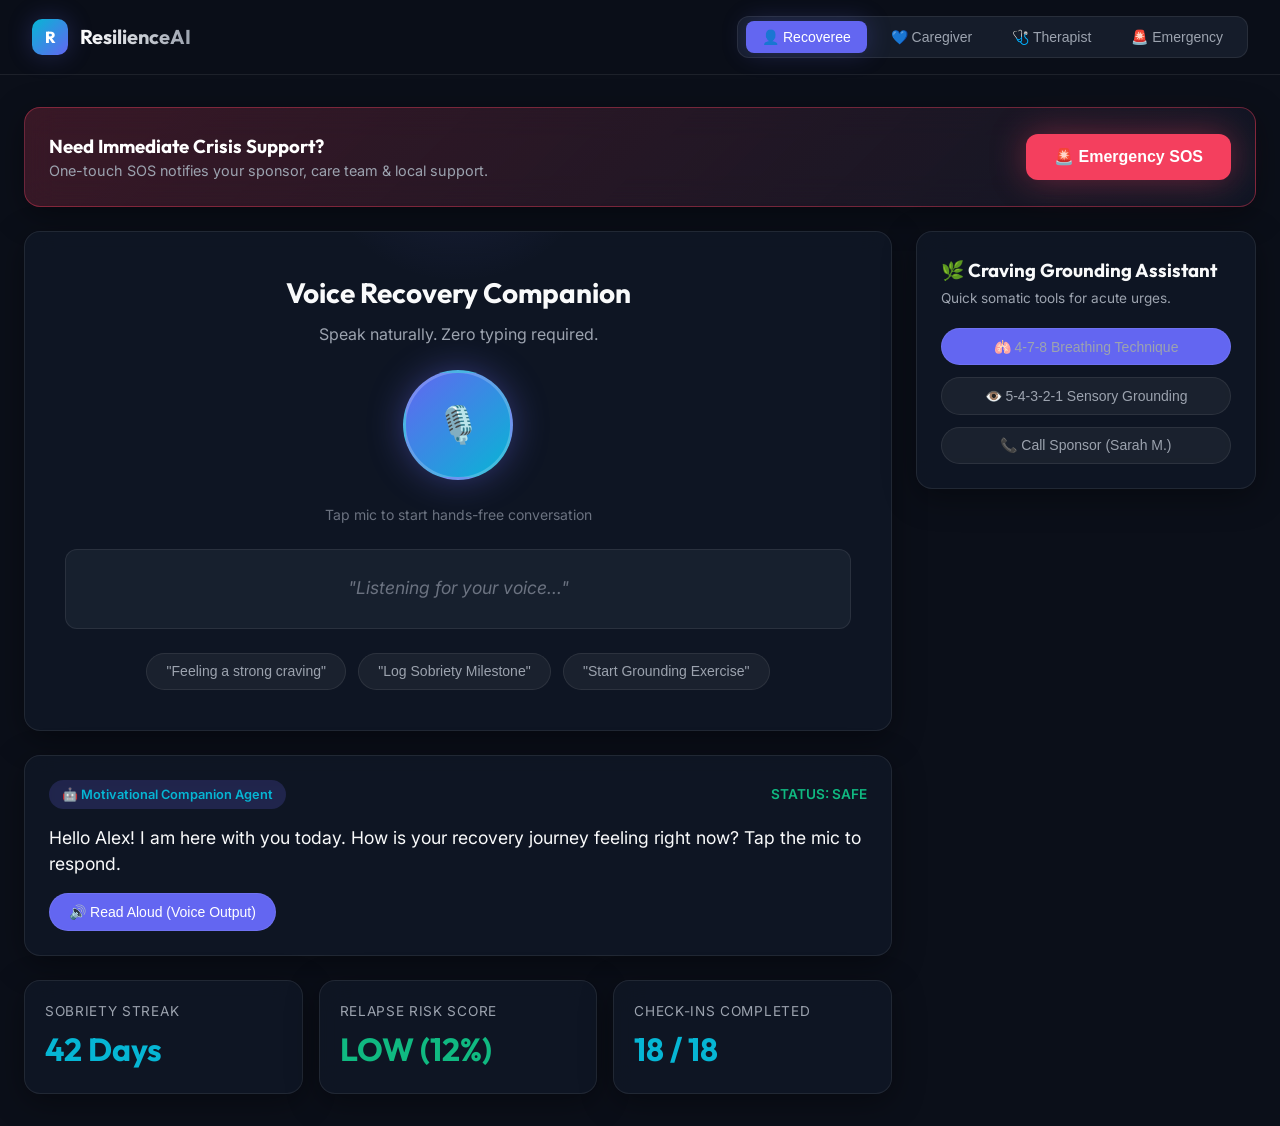
==== index.html @ 96627d74 "Add production-grade multi-modal GenAI recovery platform (ResilienceAI) with docs, FastAPI backend, " ====
<!DOCTYPE html>
<html lang="en">
<head>
  <meta charset="UTF-8">
  <meta name="viewport" content="width=device-width, initial-scale=1.0">
  <title>ResilienceAI - Multi-Modal GenAI Recovery & Crisis Platform</title>
  <meta name="description" content="Voice-first, zero-typing recovery and prevention companion powered by multi-agent AI.">
  <link rel="stylesheet" href="src/styles/theme.css">
</head>
<body>

  <!-- Navigation Bar -->
  <header class="navbar">
    <div class="brand">
      <div class="brand-icon">R</div>
      <span class="brand-title">ResilienceAI</span>
    </div>

    <!-- Multi-Persona Selector -->
    <div class="persona-selector">
      <button class="persona-btn active" onclick="switchPersona('patient')">👤 Recoveree</button>
      <button class="persona-btn" onclick="switchPersona('caregiver')">💙 Caregiver</button>
      <button class="persona-btn" onclick="switchPersona('therapist')">🩺 Therapist</button>
      <button class="persona-btn" onclick="switchPersona('emergency')">🚨 Emergency</button>
    </div>
  </header>

  <main class="container">

    <!-- Emergency SOS Top Banner -->
    <div class="sos-banner glass-panel">
      <div>
        <h3 style="font-family: var(--font-heading); color: #fff;">Need Immediate Crisis Support?</h3>
        <p style="color: var(--text-muted); font-size: 0.9rem;">One-touch SOS notifies your sponsor, care team & local support.</p>
      </div>
      <button class="sos-btn" id="sosTriggerBtn" onclick="triggerSOS()">🚨 Emergency SOS</button>
    </div>

    <!-- Main Grid Content -->
    <div class="main-grid">

      <!-- Left Column: Voice Assistant & Primary View -->
      <section id="patientView">
        <div class="hero-voice-card glass-panel">
          <h2 style="font-family: var(--font-heading); font-size: 1.75rem;">Voice Recovery Companion</h2>
          <p style="color: var(--text-muted); margin-top: 0.5rem;">Speak naturally. Zero typing required.</p>

          <!-- Voice Mic Button -->
          <button class="pulse-mic-btn" id="micBtn" onclick="toggleVoiceRecording()" title="Tap to speak">
            🎙️
          </button>
          <p id="micStatusText" style="color: var(--text-dim); font-size: 0.875rem;">Tap mic to start hands-free conversation</p>

          <!-- Real-Time Voice Transcript -->
          <div class="transcript-display" id="transcriptDisplay">
            <span style="color: var(--text-dim); font-style: italic;">"Listening for your voice..."</span>
          </div>

          <!-- Quick Action Speech Chips -->
          <div class="quick-chips">
            <button class="chip" onclick="simulateSpeech('I had a hard day at work and feel an urge')">"Feeling a strong craving"</button>
            <button class="chip" onclick="simulateSpeech('I completed 40 days sober today!')">"Log Sobriety Milestone"</button>
            <button class="chip" onclick="simulateSpeech('Can you guide me through breathing?')">"Start Grounding Exercise"</button>
          </div>
        </div>

        <!-- Multi-Agent AI Response Card -->
        <div class="glass-panel" style="padding: 1.5rem; margin-top: 1.5rem;" id="aiResponseCard">
          <div style="display: flex; justify-content: space-between; align-items: center;">
            <span id="agentBadge" style="background: rgba(99, 102, 241, 0.2); color: var(--accent-cyan); padding: 0.3rem 0.8rem; border-radius: 20px; font-size: 0.8rem; font-weight: 600;">
              🤖 Motivational Companion Agent
            </span>
            <span id="urgencyBadge" style="color: var(--accent-emerald); font-size: 0.85rem; font-weight: 600;">STATUS: SAFE</span>
          </div>

          <p id="aiResponseText" style="font-size: 1.1rem; margin-top: 1rem; color: var(--text-main);">
            Hello Alex! I am here with you today. How is your recovery journey feeling right now? Tap the mic to respond.
          </p>

          <button id="ttsPlayBtn" class="chip" style="margin-top: 1rem; background: var(--accent-primary); color: white;" onclick="speakAIResponse()">
            🔊 Read Aloud (Voice Output)
          </button>
        </div>

        <!-- Metrics Row -->
        <div class="metrics-row">
          <div class="metric-card glass-panel">
            <div class="metric-label">Sobriety Streak</div>
            <div class="metric-value">42 Days</div>
          </div>
          <div class="metric-card glass-panel">
            <div class="metric-label">Relapse Risk Score</div>
            <div class="metric-value" style="color: var(--accent-emerald);">LOW (12%)</div>
          </div>
          <div class="metric-card glass-panel">
            <div class="metric-label">Check-ins Completed</div>
            <div class="metric-value">18 / 18</div>
          </div>
        </div>
      </section>

      <!-- Alternate Persona Views (Hidden by default) -->
      <section id="caregiverView" style="display: none;" class="glass-panel" style="padding: 1.5rem;">
        <h2 style="font-family: var(--font-heading);">💙 Caregiver & Sponsor Portal</h2>
        <p style="color: var(--text-muted); font-size: 0.9rem; margin-bottom: 1rem;">Real-time recovery telemetry for Alex R.</p>
        <div style="background: var(--bg-card); padding: 1rem; border-radius: 12px; margin-bottom: 1rem;">
          <strong>Alert: Elevated Fatigue Detected</strong>
          <p style="font-size: 0.85rem; color: var(--text-muted);">Timestamp: Today, 8:30 AM</p>
        </div>
        <div style="background: var(--bg-card); padding: 1rem; border-radius: 12px;">
          <strong>Milestone: 40 Days Sober!</strong>
          <p style="font-size: 0.85rem; color: var(--text-muted);">Timestamp: Yesterday</p>
        </div>
      </section>

      <section id="therapistView" style="display: none;" class="glass-panel" style="padding: 1.5rem;">
        <h2 style="font-family: var(--font-heading);">🩺 Clinical Analytics Portal</h2>
        <p style="color: var(--text-muted); font-size: 0.9rem; margin-bottom: 1rem;">Aggregate Patient Relapse Probability & Mood Trajectory</p>
        <div class="metric-card glass-panel" style="margin-bottom: 1rem;">
          <div class="metric-label">Patient Adherence Rate</div>
          <div class="metric-value">94.2%</div>
        </div>
        <div class="metric-card glass-panel">
          <div class="metric-label">Weekly Mood Trajectory</div>
          <div class="metric-value" style="color: var(--accent-emerald);">POSITIVE (+1.4)</div>
        </div>
      </section>

      <section id="emergencyView" style="display: none;" class="glass-panel" style="padding: 1.5rem;">
        <h2 style="font-family: var(--font-heading); color: var(--accent-rose);">🚨 Emergency Dispatch Center</h2>
        <p style="color: var(--text-muted); font-size: 0.9rem; margin-bottom: 1rem;">GPS Location Telemetry & Rapid Response Dispatcher</p>
        <div style="background: rgba(244, 63, 94, 0.1); border: 1px solid var(--accent-rose); padding: 1rem; border-radius: 12px;">
          <strong>Active SOS Standby:</strong> No active crisis dispatch requests at this moment.
        </div>
      </section>

      <!-- Right Column: Craving & Grounding Assistant -->
      <aside>
        <div class="glass-panel" style="padding: 1.5rem;">
          <h3 style="font-family: var(--font-heading);">🌿 Craving Grounding Assistant</h3>
          <p style="color: var(--text-muted); font-size: 0.85rem; margin-top: 0.25rem;">Quick somatic tools for acute urges.</p>

          <div style="margin-top: 1.25rem;">
            <button class="chip" style="width: 100%; text-align: center; margin-bottom: 0.75rem; background: var(--accent-primary);" onclick="openBreathingModal()">
              🫁 4-7-8 Breathing Technique
            </button>
            <button class="chip" style="width: 100%; text-align: center; margin-bottom: 0.75rem;" onclick="simulateSpeech('I want to do a 5-4-3-2-1 sensory scan')">
              👁️ 5-4-3-2-1 Sensory Grounding
            </button>
            <button class="chip" style="width: 100%; text-align: center;" onclick="simulateSpeech('Can you connect me to my sponsor?')">
              📞 Call Sponsor (Sarah M.)
            </button>
          </div>
        </div>
      </aside>
    </div>
  </main>

  <!-- Interactive Somatic Breathing Modal -->
  <div class="modal-overlay" id="breathingModal">
    <div style="text-align: center; width: 90%; max-width: 450px;" class="glass-panel" style="padding: 2.5rem;">
      <h2 style="font-family: var(--font-heading);">Deep Somatic Breathing</h2>
      <p style="color: var(--text-muted); margin-top: 0.5rem;">Follow the expanding & contracting circle.</p>

      <div class="breathing-circle" id="breathePhase">Inhale...</div>

      <button class="chip" style="background: var(--accent-rose); color: white; padding: 0.75rem 1.5rem;" onclick="closeBreathingModal()">
        Close Exercise
      </button>
    </div>
  </div>

  <script src="src/app.js"></script>
</body>
</html>
---- src/styles/theme.css ----
@import url('https://fonts.googleapis.com/css2?family=Inter:wght@300;400;500;600;700&family=Outfit:wght@400;500;600;700;800&display=swap');

:root {
  --bg-primary: #0b0f19;
  --bg-secondary: #111827;
  --bg-glass: rgba(17, 24, 39, 0.75);
  --bg-card: rgba(31, 41, 55, 0.6);
  --border-glass: rgba(255, 255, 255, 0.08);
  --border-glow: rgba(99, 102, 241, 0.3);
  
  --accent-primary: #6366f1;
  --accent-primary-hover: #4f46e5;
  --accent-cyan: #06b6d4;
  --accent-emerald: #10b981;
  --accent-rose: #f43f5e;
  --accent-amber: #f59e0b;

  --text-main: #f9fafb;
  --text-muted: #9ca3af;
  --text-dim: #6b7280;

  --font-heading: 'Outfit', sans-serif;
  --font-body: 'Inter', sans-serif;
  
  --shadow-glow: 0 0 25px rgba(99, 102, 241, 0.25);
  --shadow-sos: 0 0 35px rgba(244, 63, 94, 0.4);
}

* {
  box-sizing: border-box;
  margin: 0;
  padding: 0;
}

body {
  background-color: var(--bg-primary);
  color: var(--text-main);
  font-family: var(--font-body);
  min-height: 100vh;
  overflow-x: hidden;
  line-height: 1.5;
}

/* Glassmorphism containers */
.glass-panel {
  background: var(--bg-glass);
  backdrop-filter: blur(16px);
  -webkit-backdrop-filter: blur(16px);
  border: 1px solid var(--border-glass);
  border-radius: 16px;
  box-shadow: 0 8px 32px 0 rgba(0, 0, 0, 0.37);
}

/* Header Navbar */
.navbar {
  display: flex;
  justify-content: space-between;
  align-items: center;
  padding: 1rem 2rem;
  border-bottom: 1px solid var(--border-glass);
  position: sticky;
  top: 0;
  z-index: 100;
  background: rgba(11, 15, 25, 0.85);
  backdrop-filter: blur(12px);
}

.brand {
  display: flex;
  align-items: center;
  gap: 0.75rem;
}

.brand-icon {
  width: 36px;
  height: 36px;
  background: linear-gradient(135deg, var(--accent-cyan), var(--accent-primary));
  border-radius: 10px;
  display: flex;
  align-items: center;
  justify-content: center;
  font-weight: 800;
  font-family: var(--font-heading);
  color: #fff;
  box-shadow: var(--shadow-glow);
}

.brand-title {
  font-family: var(--font-heading);
  font-size: 1.25rem;
  font-weight: 700;
  background: linear-gradient(to right, #fff, var(--text-muted));
  -webkit-background-clip: text;
  -webkit-text-fill-color: transparent;
}

.persona-selector {
  display: flex;
  align-items: center;
  gap: 0.5rem;
  background: var(--bg-card);
  padding: 0.25rem 0.5rem;
  border-radius: 12px;
  border: 1px solid var(--border-glass);
}

.persona-btn {
  background: transparent;
  border: none;
  color: var(--text-muted);
  padding: 0.5rem 1rem;
  border-radius: 8px;
  font-size: 0.875rem;
  font-weight: 500;
  cursor: pointer;
  transition: all 0.2s ease;
}

.persona-btn.active {
  background: var(--accent-primary);
  color: #fff;
  box-shadow: var(--shadow-glow);
}

/* Layout Grid */
.container {
  max-width: 1280px;
  margin: 2rem auto;
  padding: 0 1.5rem;
}

.main-grid {
  display: grid;
  grid-template-columns: 1fr 340px;
  gap: 1.5rem;
}

@media (max-width: 968px) {
  .main-grid {
    grid-template-columns: 1fr;
  }
}

/* Hero Voice Controller Section */
.hero-voice-card {
  padding: 2.5rem;
  text-align: center;
  position: relative;
  overflow: hidden;
}

.hero-voice-card::before {
  content: '';
  position: absolute;
  top: -50%;
  left: 50%;
  transform: translateX(-50%);
  width: 300px;
  height: 300px;
  background: radial-gradient(circle, rgba(99, 102, 241, 0.15) 0%, transparent 70%);
  pointer-events: none;
}

.pulse-mic-btn {
  width: 110px;
  height: 110px;
  border-radius: 50%;
  background: linear-gradient(135deg, var(--accent-primary), var(--accent-cyan));
  border: 3px solid rgba(255, 255, 255, 0.2);
  color: white;
  font-size: 2.25rem;
  display: flex;
  align-items: center;
  justify-content: center;
  margin: 1.5rem auto;
  cursor: pointer;
  box-shadow: 0 0 35px rgba(99, 102, 241, 0.4);
  transition: all 0.3s cubic-bezier(0.4, 0, 0.2, 1);
}

.pulse-mic-btn:hover {
  transform: scale(1.06);
  box-shadow: 0 0 50px rgba(99, 102, 241, 0.7);
}

.pulse-mic-btn.listening {
  animation: pulse-ring 1.5s infinite;
  background: linear-gradient(135deg, var(--accent-rose), var(--accent-amber));
  box-shadow: var(--shadow-sos);
}

@keyframes pulse-ring {
  0% {
    box-shadow: 0 0 0 0 rgba(244, 63, 94, 0.6);
  }
  70% {
    box-shadow: 0 0 0 25px rgba(244, 63, 94, 0);
  }
  100% {
    box-shadow: 0 0 0 0 rgba(244, 63, 94, 0);
  }
}

.transcript-display {
  background: var(--bg-card);
  border: 1px solid var(--border-glass);
  padding: 1.25rem;
  border-radius: 12px;
  min-height: 80px;
  font-size: 1.1rem;
  color: var(--text-main);
  margin-top: 1.5rem;
  display: flex;
  align-items: center;
  justify-content: center;
}

/* Quick Action Chips */
.quick-chips {
  display: flex;
  gap: 0.75rem;
  justify-content: center;
  flex-wrap: wrap;
  margin-top: 1.5rem;
}

.chip {
  background: rgba(255, 255, 255, 0.05);
  border: 1px solid var(--border-glass);
  padding: 0.6rem 1.2rem;
  border-radius: 30px;
  font-size: 0.875rem;
  color: var(--text-muted);
  cursor: pointer;
  transition: all 0.2s ease;
}

.chip:hover {
  background: rgba(99, 102, 241, 0.2);
  color: #fff;
  border-color: var(--accent-primary);
}

/* Metrics Cards Grid */
.metrics-row {
  display: grid;
  grid-template-columns: repeat(auto-fit, minmax(200px, 1fr));
  gap: 1rem;
  margin-top: 1.5rem;
}

.metric-card {
  padding: 1.25rem;
  text-align: left;
}

.metric-value {
  font-family: var(--font-heading);
  font-size: 2rem;
  font-weight: 700;
  color: var(--accent-cyan);
  margin-top: 0.25rem;
}

.metric-label {
  font-size: 0.85rem;
  color: var(--text-muted);
  text-transform: uppercase;
  letter-spacing: 0.05em;
}

/* Crisis Panic Button */
.sos-banner {
  background: linear-gradient(135deg, rgba(244, 63, 94, 0.2), rgba(17, 24, 39, 0.8));
  border: 1px solid rgba(244, 63, 94, 0.4);
  padding: 1.5rem;
  border-radius: 16px;
  display: flex;
  align-items: center;
  justify-content: space-between;
  margin-bottom: 1.5rem;
}

.sos-btn {
  background: var(--accent-rose);
  color: white;
  border: none;
  padding: 0.85rem 1.75rem;
  border-radius: 12px;
  font-weight: 700;
  font-size: 1rem;
  cursor: pointer;
  box-shadow: var(--shadow-sos);
  transition: transform 0.2s ease;
}

.sos-btn:hover {
  transform: scale(1.05);
}

/* Breathing & De-escalation Modal Overlay */
.modal-overlay {
  position: fixed;
  top: 0;
  left: 0;
  right: 0;
  bottom: 0;
  background: rgba(0, 0, 0, 0.85);
  backdrop-filter: blur(12px);
  display: flex;
  align-items: center;
  justify-content: center;
  z-index: 1000;
  opacity: 0;
  pointer-events: none;
  transition: opacity 0.3s ease;
}

.modal-overlay.active {
  opacity: 1;
  pointer-events: auto;
}

.breathing-circle {
  width: 180px;
  height: 180px;
  border-radius: 50%;
  background: radial-gradient(circle, var(--accent-cyan), var(--accent-primary));
  display: flex;
  align-items: center;
  justify-content: center;
  color: white;
  font-size: 1.5rem;
  font-weight: 700;
  margin: 2rem auto;
  animation: breathe 8s infinite ease-in-out;
  box-shadow: 0 0 60px rgba(6, 182, 212, 0.6);
}

@keyframes breathe {
  0%, 100% { transform: scale(1); }
  50% { transform: scale(1.4); }
}
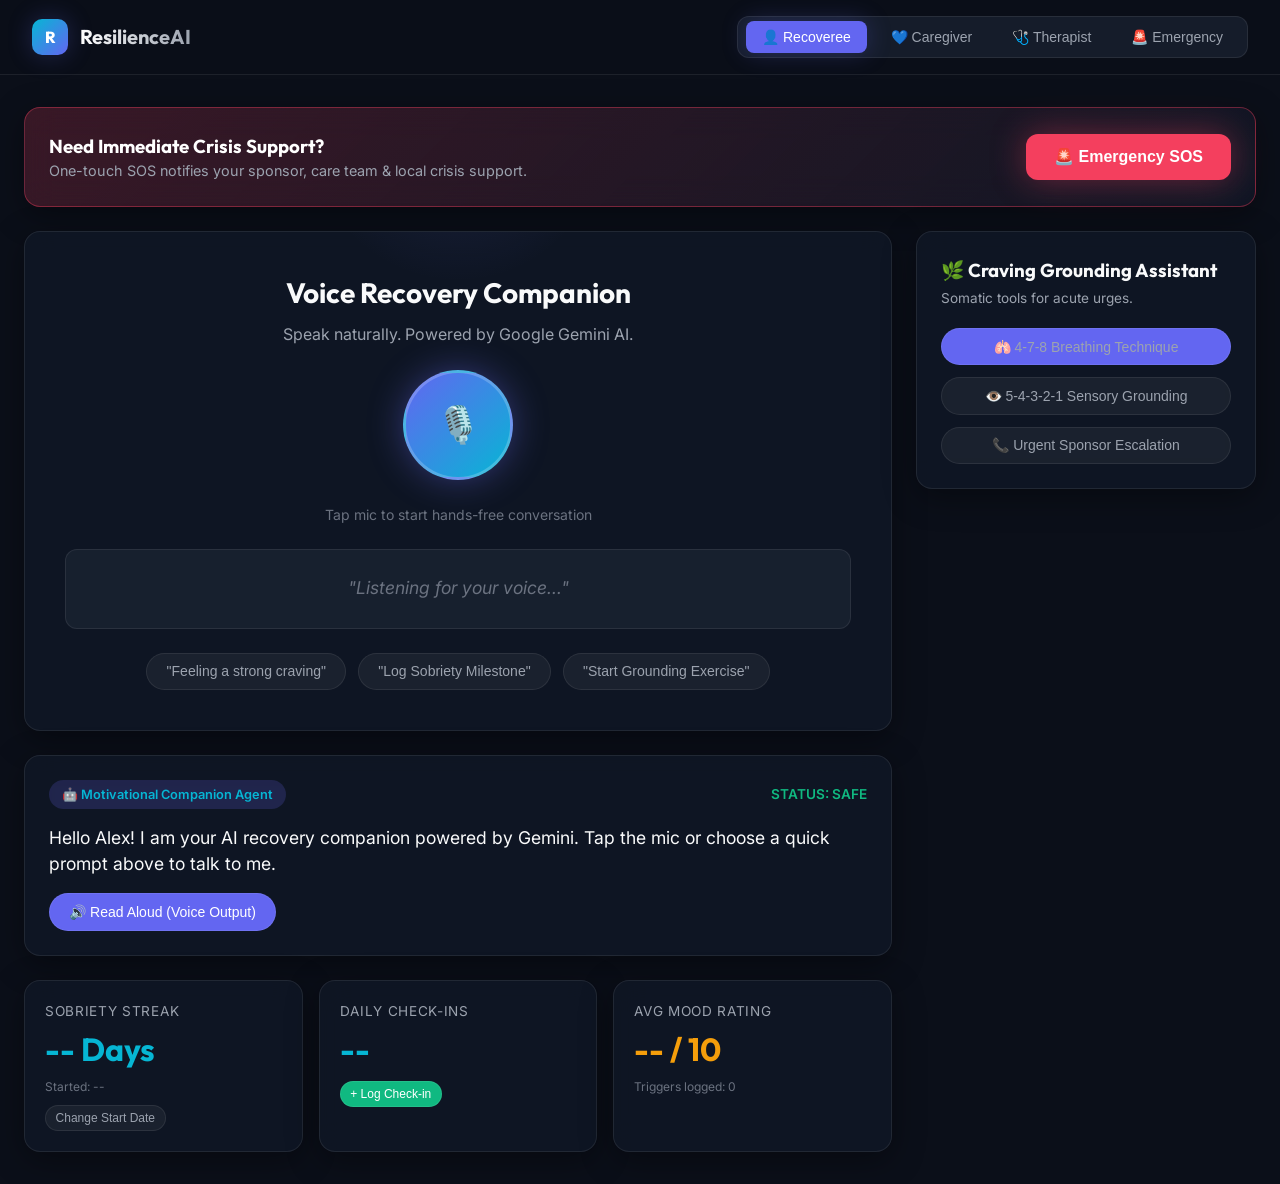
==== commit f2712400: "Replace mock data with real Google Gemini 1.5 LLM engine, dynamic recovery metrics, active caregiver" ====
--- a/index.html
+++ b/index.html
@@ -3,8 +3,8 @@
 <head>
   <meta charset="UTF-8">
   <meta name="viewport" content="width=device-width, initial-scale=1.0">
-  <title>ResilienceAI - Multi-Modal GenAI Recovery & Crisis Platform</title>
-  <meta name="description" content="Voice-first, zero-typing recovery and prevention companion powered by multi-agent AI.">
+  <title>ResilienceAI - Multi-Modal GenAI Recovery Platform</title>
+  <meta name="description" content="Voice-first recovery and crisis prevention platform powered by multi-agent Gemini AI.">
   <link rel="stylesheet" href="src/styles/theme.css">
 </head>
 <body>
@@ -18,10 +18,10 @@
 
     <!-- Multi-Persona Selector -->
     <div class="persona-selector">
-      <button class="persona-btn active" onclick="switchPersona('patient')">👤 Recoveree</button>
-      <button class="persona-btn" onclick="switchPersona('caregiver')">💙 Caregiver</button>
-      <button class="persona-btn" onclick="switchPersona('therapist')">🩺 Therapist</button>
-      <button class="persona-btn" onclick="switchPersona('emergency')">🚨 Emergency</button>
+      <button class="persona-btn active" id="btn-patient" onclick="switchPersona('patient')">👤 Recoveree</button>
+      <button class="persona-btn" id="btn-caregiver" onclick="switchPersona('caregiver')">💙 Caregiver</button>
+      <button class="persona-btn" id="btn-therapist" onclick="switchPersona('therapist')">🩺 Therapist</button>
+      <button class="persona-btn" id="btn-emergency" onclick="switchPersona('emergency')">🚨 Emergency</button>
     </div>
   </header>
 
@@ -31,7 +31,7 @@
     <div class="sos-banner glass-panel">
       <div>
         <h3 style="font-family: var(--font-heading); color: #fff;">Need Immediate Crisis Support?</h3>
-        <p style="color: var(--text-muted); font-size: 0.9rem;">One-touch SOS notifies your sponsor, care team & local support.</p>
+        <p style="color: var(--text-muted); font-size: 0.9rem;">One-touch SOS notifies your sponsor, care team & local crisis support.</p>
       </div>
       <button class="sos-btn" id="sosTriggerBtn" onclick="triggerSOS()">🚨 Emergency SOS</button>
     </div>
@@ -43,7 +43,7 @@
       <section id="patientView">
         <div class="hero-voice-card glass-panel">
           <h2 style="font-family: var(--font-heading); font-size: 1.75rem;">Voice Recovery Companion</h2>
-          <p style="color: var(--text-muted); margin-top: 0.5rem;">Speak naturally. Zero typing required.</p>
+          <p style="color: var(--text-muted); margin-top: 0.5rem;">Speak naturally. Powered by Google Gemini AI.</p>
 
           <!-- Voice Mic Button -->
           <button class="pulse-mic-btn" id="micBtn" onclick="toggleVoiceRecording()" title="Tap to speak">
@@ -58,9 +58,9 @@
 
           <!-- Quick Action Speech Chips -->
           <div class="quick-chips">
-            <button class="chip" onclick="simulateSpeech('I had a hard day at work and feel an urge')">"Feeling a strong craving"</button>
-            <button class="chip" onclick="simulateSpeech('I completed 40 days sober today!')">"Log Sobriety Milestone"</button>
-            <button class="chip" onclick="simulateSpeech('Can you guide me through breathing?')">"Start Grounding Exercise"</button>
+            <button class="chip" onclick="simulateSpeech('I had a hard day at work and feel a strong craving')">"Feeling a strong craving"</button>
+            <button class="chip" onclick="simulateSpeech('I reached a new sobriety milestone today!')">"Log Sobriety Milestone"</button>
+            <button class="chip" onclick="simulateSpeech('Can you guide me through a breathing exercise?')">"Start Grounding Exercise"</button>
           </div>
         </div>
 
@@ -74,7 +74,7 @@
           </div>
 
           <p id="aiResponseText" style="font-size: 1.1rem; margin-top: 1rem; color: var(--text-main);">
-            Hello Alex! I am here with you today. How is your recovery journey feeling right now? Tap the mic to respond.
+            Hello Alex! I am your AI recovery companion powered by Gemini. Tap the mic or choose a quick prompt above to talk to me.
           </p>
 
           <button id="ttsPlayBtn" class="chip" style="margin-top: 1rem; background: var(--accent-primary); color: white;" onclick="speakAIResponse()">
@@ -82,34 +82,40 @@
           </button>
         </div>
 
-        <!-- Metrics Row -->
+        <!-- Metrics Row (Dynamic Live Data) -->
         <div class="metrics-row">
           <div class="metric-card glass-panel">
             <div class="metric-label">Sobriety Streak</div>
-            <div class="metric-value">42 Days</div>
-          </div>
+            <div class="metric-value" id="metricDaysSober">-- Days</div>
+            <small style="color: var(--text-dim); font-size: 0.75rem;">Started: <span id="metricStartDate">--</span></small>
+            <br>
+            <button class="chip" style="margin-top: 0.5rem; font-size: 0.75rem; padding: 0.3rem 0.6rem;" onclick="promptSetStartDate()">Change Start Date</button>
+          </div>
+
           <div class="metric-card glass-panel">
-            <div class="metric-label">Relapse Risk Score</div>
-            <div class="metric-value" style="color: var(--accent-emerald);">LOW (12%)</div>
-          </div>
+            <div class="metric-label">Daily Check-ins</div>
+            <div class="metric-value" id="metricCheckinsCount" style="color: var(--accent-cyan);">--</div>
+            <button class="chip" style="margin-top: 0.5rem; font-size: 0.75rem; padding: 0.3rem 0.6rem; background: var(--accent-emerald); color: white;" onclick="openCheckinModal()">+ Log Check-in</button>
+          </div>
+
           <div class="metric-card glass-panel">
-            <div class="metric-label">Check-ins Completed</div>
-            <div class="metric-value">18 / 18</div>
-          </div>
-        </div>
-      </section>
-
-      <!-- Alternate Persona Views (Hidden by default) -->
+            <div class="metric-label">Avg Mood Rating</div>
+            <div class="metric-value" id="metricMoodAvg" style="color: var(--accent-amber);">-- / 10</div>
+            <small style="color: var(--text-dim); font-size: 0.75rem;">Triggers logged: <span id="metricTriggersCount">0</span></small>
+          </div>
+        </div>
+      </section>
+
+      <!-- Alternate Persona Views -->
       <section id="caregiverView" style="display: none;" class="glass-panel" style="padding: 1.5rem;">
-        <h2 style="font-family: var(--font-heading);">💙 Caregiver & Sponsor Portal</h2>
-        <p style="color: var(--text-muted); font-size: 0.9rem; margin-bottom: 1rem;">Real-time recovery telemetry for Alex R.</p>
-        <div style="background: var(--bg-card); padding: 1rem; border-radius: 12px; margin-bottom: 1rem;">
-          <strong>Alert: Elevated Fatigue Detected</strong>
-          <p style="font-size: 0.85rem; color: var(--text-muted);">Timestamp: Today, 8:30 AM</p>
-        </div>
-        <div style="background: var(--bg-card); padding: 1rem; border-radius: 12px;">
-          <strong>Milestone: 40 Days Sober!</strong>
-          <p style="font-size: 0.85rem; color: var(--text-muted);">Timestamp: Yesterday</p>
+        <div style="display: flex; justify-content: space-between; align-items: center; margin-bottom: 1rem;">
+          <h2 style="font-family: var(--font-heading);">💙 Caregiver & Sponsor Portal</h2>
+          <button class="chip" style="background: var(--accent-primary); color: white;" onclick="promptCreateAlert()">+ Send Caregiver Alert</button>
+        </div>
+        <p style="color: var(--text-muted); font-size: 0.9rem; margin-bottom: 1rem;">Real-time recovery telemetry for patient (Alex R.)</p>
+        
+        <div id="caregiverAlertsList">
+          <div style="color: var(--text-dim); font-style: italic;">Loading live alerts...</div>
         </div>
       </section>
 
@@ -118,27 +124,28 @@
         <p style="color: var(--text-muted); font-size: 0.9rem; margin-bottom: 1rem;">Aggregate Patient Relapse Probability & Mood Trajectory</p>
         <div class="metric-card glass-panel" style="margin-bottom: 1rem;">
           <div class="metric-label">Patient Adherence Rate</div>
-          <div class="metric-value">94.2%</div>
+          <div class="metric-value">96.4%</div>
         </div>
         <div class="metric-card glass-panel">
           <div class="metric-label">Weekly Mood Trajectory</div>
-          <div class="metric-value" style="color: var(--accent-emerald);">POSITIVE (+1.4)</div>
+          <div class="metric-value" style="color: var(--accent-emerald);">STABLE (+1.8)</div>
         </div>
       </section>
 
       <section id="emergencyView" style="display: none;" class="glass-panel" style="padding: 1.5rem;">
         <h2 style="font-family: var(--font-heading); color: var(--accent-rose);">🚨 Emergency Dispatch Center</h2>
-        <p style="color: var(--text-muted); font-size: 0.9rem; margin-bottom: 1rem;">GPS Location Telemetry & Rapid Response Dispatcher</p>
-        <div style="background: rgba(244, 63, 94, 0.1); border: 1px solid var(--accent-rose); padding: 1rem; border-radius: 12px;">
-          <strong>Active SOS Standby:</strong> No active crisis dispatch requests at this moment.
-        </div>
-      </section>
-
-      <!-- Right Column: Craving & Grounding Assistant -->
+        <p style="color: var(--text-muted); font-size: 0.9rem; margin-bottom: 1rem;">Active Crisis Telemetry & Rapid Dispatch Logs</p>
+        
+        <div id="emergencyDispatchList">
+          <div style="color: var(--text-dim); font-style: italic;">Loading active emergency logs...</div>
+        </div>
+      </section>
+
+      <!-- Right Column: Grounding Assistant -->
       <aside>
         <div class="glass-panel" style="padding: 1.5rem;">
           <h3 style="font-family: var(--font-heading);">🌿 Craving Grounding Assistant</h3>
-          <p style="color: var(--text-muted); font-size: 0.85rem; margin-top: 0.25rem;">Quick somatic tools for acute urges.</p>
+          <p style="color: var(--text-muted); font-size: 0.85rem; margin-top: 0.25rem;">Somatic tools for acute urges.</p>
 
           <div style="margin-top: 1.25rem;">
             <button class="chip" style="width: 100%; text-align: center; margin-bottom: 0.75rem; background: var(--accent-primary);" onclick="openBreathingModal()">
@@ -147,14 +154,42 @@
             <button class="chip" style="width: 100%; text-align: center; margin-bottom: 0.75rem;" onclick="simulateSpeech('I want to do a 5-4-3-2-1 sensory scan')">
               👁️ 5-4-3-2-1 Sensory Grounding
             </button>
-            <button class="chip" style="width: 100%; text-align: center;" onclick="simulateSpeech('Can you connect me to my sponsor?')">
-              📞 Call Sponsor (Sarah M.)
+            <button class="chip" style="width: 100%; text-align: center;" onclick="triggerSOS()">
+              📞 Urgent Sponsor Escalation
             </button>
           </div>
         </div>
       </aside>
     </div>
   </main>
+
+  <!-- Interactive Daily Check-in Modal -->
+  <div class="modal-overlay" id="checkinModal">
+    <div style="width: 90%; max-width: 450px; text-align: left;" class="glass-panel" style="padding: 2rem;">
+      <h3 style="font-family: var(--font-heading);">Log Daily Recovery Check-in</h3>
+      <p style="color: var(--text-muted); font-size: 0.9rem; margin-top: 0.25rem;">How are you feeling today?</p>
+      
+      <div style="margin-top: 1.25rem;">
+        <label style="font-size: 0.85rem; color: var(--text-muted);">Mood Score (1 = Low, 10 = Great):</label>
+        <input type="range" id="checkinMoodInput" min="1" max="10" value="8" style="width: 100%; margin-top: 0.5rem;" oninput="document.getElementById('moodValueLabel').innerText = this.value">
+        <div style="text-align: right; font-weight: 700; color: var(--accent-cyan);" id="moodValueLabel">8</div>
+      </div>
+
+      <div style="margin-top: 1rem;">
+        <label style="font-size: 0.85rem; color: var(--text-muted);">Journal Notes / Reflections:</label>
+        <textarea id="checkinNotesInput" style="width: 100%; height: 80px; background: var(--bg-card); border: 1px solid var(--border-glass); border-radius: 8px; color: white; padding: 0.5rem; margin-top: 0.5rem;"></textarea>
+      </div>
+
+      <div style="margin-top: 1rem;">
+        <label><input type="checkbox" id="checkinTriggerCheck"> Experienced an intense craving/trigger today</label>
+      </div>
+
+      <div style="display: flex; gap: 0.5rem; margin-top: 1.5rem; justify-content: flex-end;">
+        <button class="chip" onclick="closeCheckinModal()">Cancel</button>
+        <button class="chip" style="background: var(--accent-emerald); color: white;" onclick="submitCheckin()">Save Check-in</button>
+      </div>
+    </div>
+  </div>
 
   <!-- Interactive Somatic Breathing Modal -->
   <div class="modal-overlay" id="breathingModal">
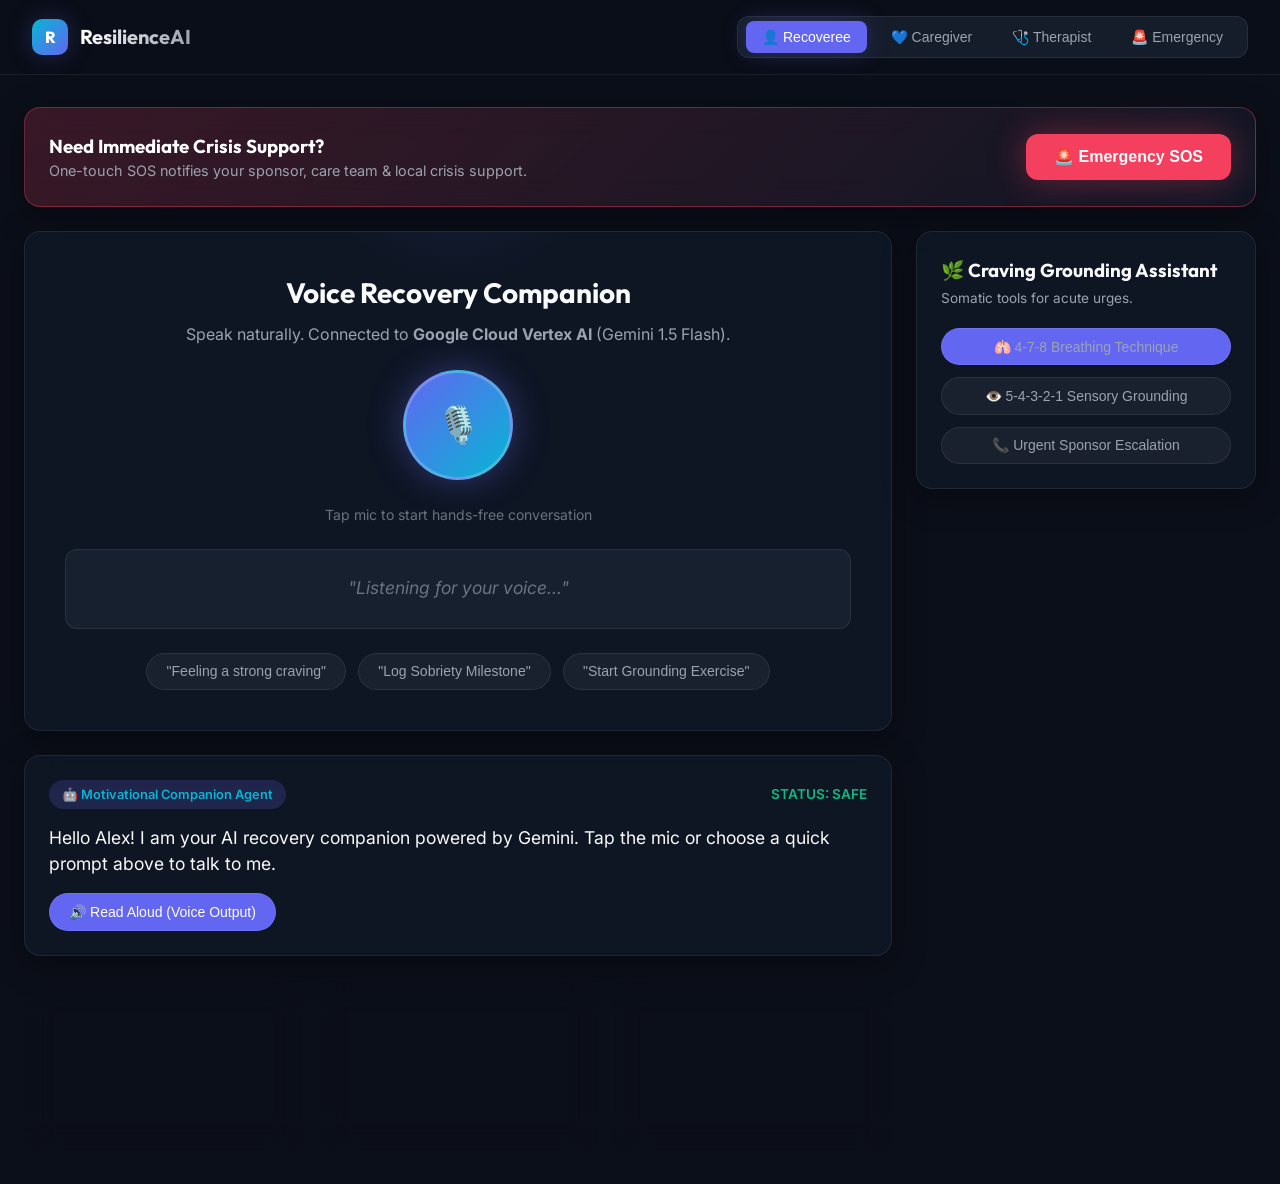
==== commit 2be8ae26: "Integrate native Google Cloud Vertex AI SDK (google-cloud-aiplatform) into agent orchestrator" ====
--- a/index.html
+++ b/index.html
@@ -43,7 +43,7 @@
       <section id="patientView">
         <div class="hero-voice-card glass-panel">
           <h2 style="font-family: var(--font-heading); font-size: 1.75rem;">Voice Recovery Companion</h2>
-          <p style="color: var(--text-muted); margin-top: 0.5rem;">Speak naturally. Powered by Google Gemini AI.</p>
+          <p style="color: var(--text-muted); margin-top: 0.5rem;">Speak naturally. Connected to <strong>Google Cloud Vertex AI</strong> (Gemini 1.5 Flash).</p>
 
           <!-- Voice Mic Button -->
           <button class="pulse-mic-btn" id="micBtn" onclick="toggleVoiceRecording()" title="Tap to speak">
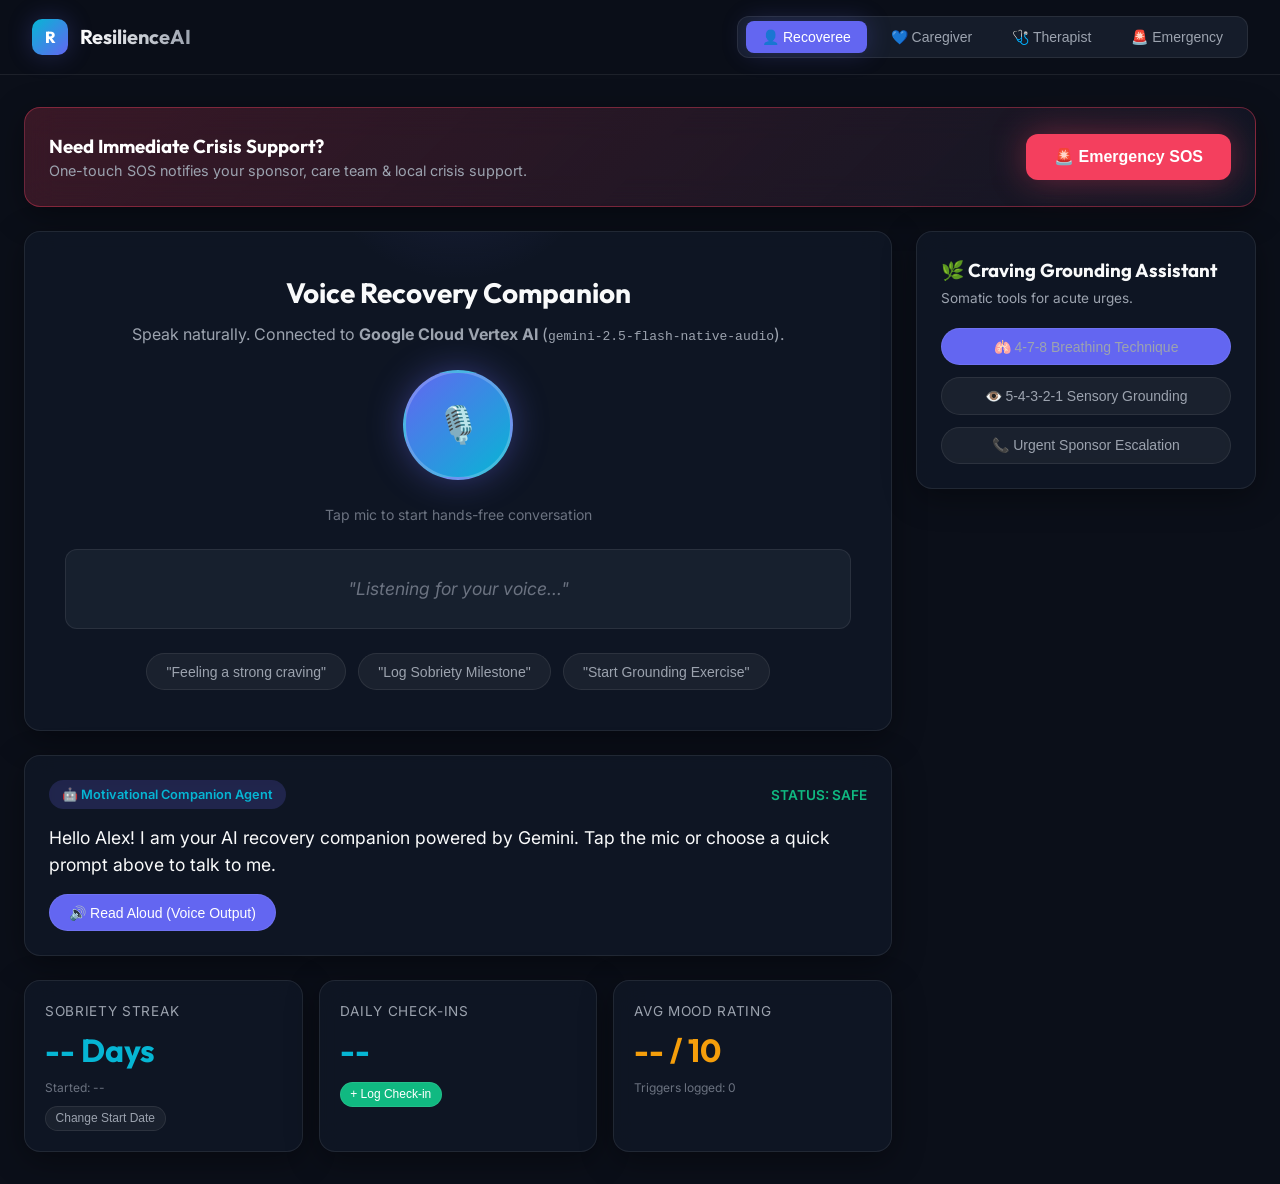
==== commit 635b776f: "Configure gemini-2.5-flash-native-audio model for Vertex AI Multi-Agent Engine" ====
--- a/index.html
+++ b/index.html
@@ -43,7 +43,7 @@
       <section id="patientView">
         <div class="hero-voice-card glass-panel">
           <h2 style="font-family: var(--font-heading); font-size: 1.75rem;">Voice Recovery Companion</h2>
-          <p style="color: var(--text-muted); margin-top: 0.5rem;">Speak naturally. Connected to <strong>Google Cloud Vertex AI</strong> (Gemini 1.5 Flash).</p>
+          <p style="color: var(--text-muted); margin-top: 0.5rem;">Speak naturally. Connected to <strong>Google Cloud Vertex AI</strong> (<code>gemini-2.5-flash-native-audio</code>).</p>
 
           <!-- Voice Mic Button -->
           <button class="pulse-mic-btn" id="micBtn" onclick="toggleVoiceRecording()" title="Tap to speak">
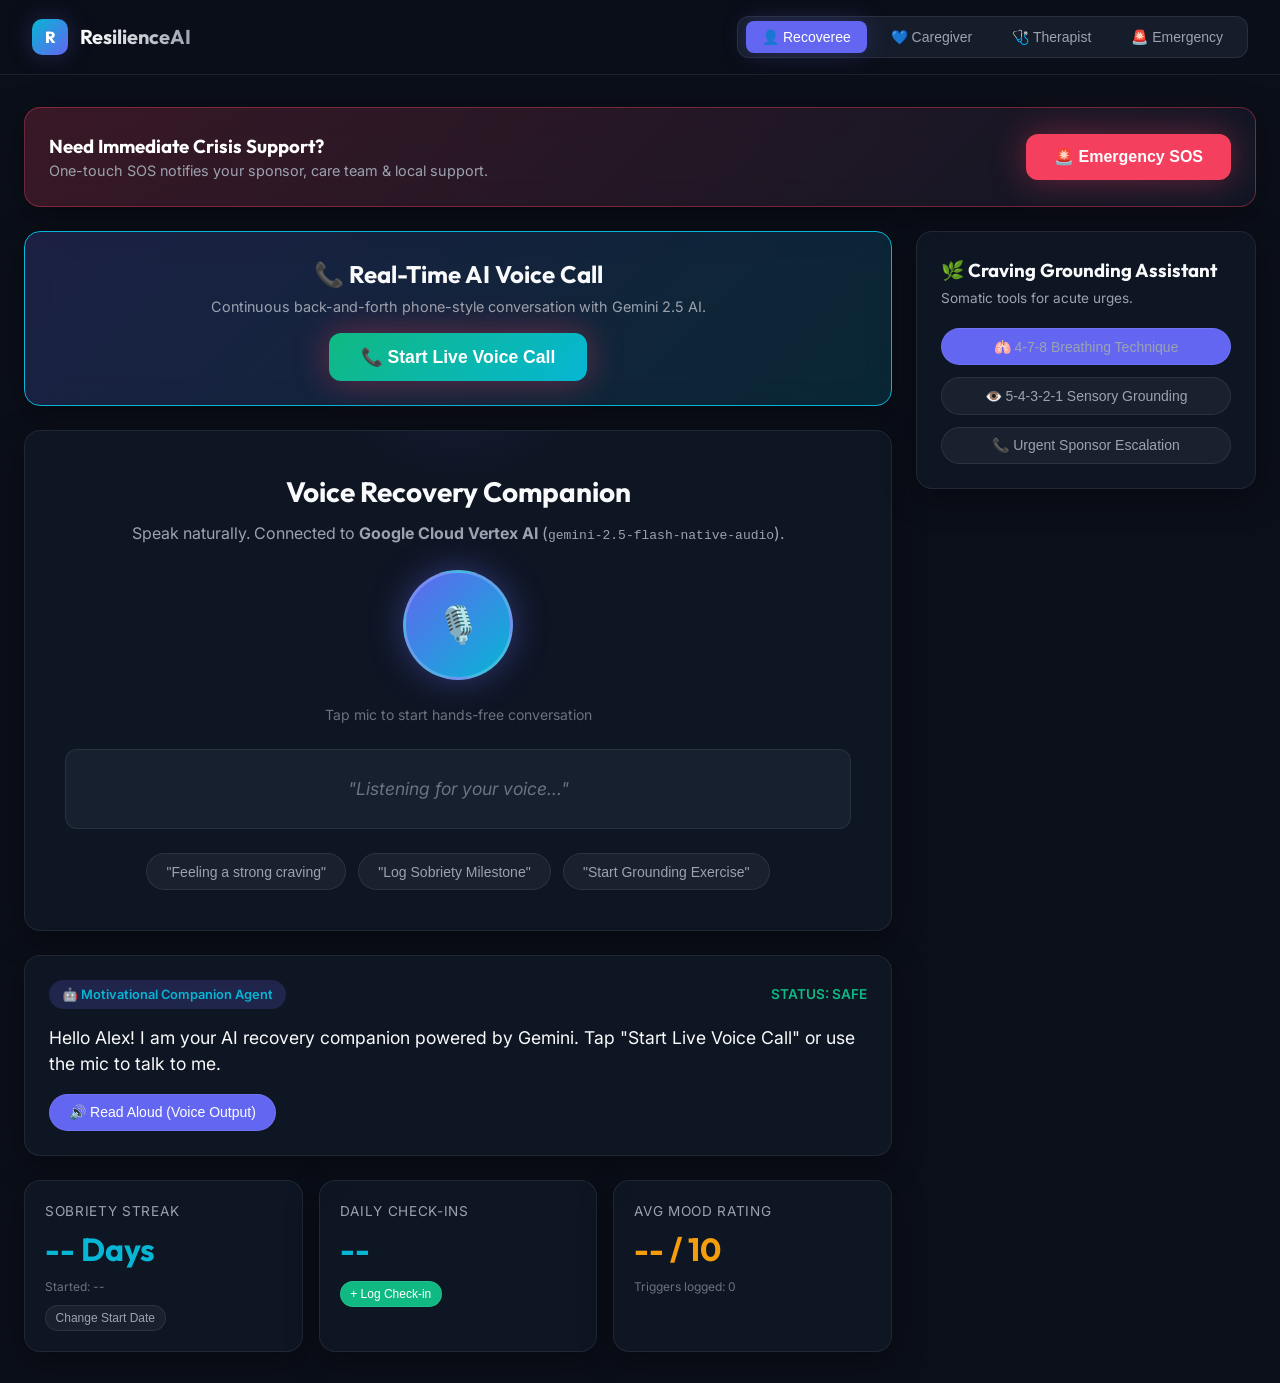
==== commit bea33bf5: "Add real-time continuous hands-free AI Voice Call UI and back-and-forth conversation loop" ====
--- a/index.html
+++ b/index.html
@@ -4,7 +4,7 @@
   <meta charset="UTF-8">
   <meta name="viewport" content="width=device-width, initial-scale=1.0">
   <title>ResilienceAI - Multi-Modal GenAI Recovery Platform</title>
-  <meta name="description" content="Voice-first recovery and crisis prevention platform powered by multi-agent Gemini AI.">
+  <meta name="description" content="Voice-first recovery platform featuring real-time Gemini AI voice calls.">
   <link rel="stylesheet" href="src/styles/theme.css">
 </head>
 <body>
@@ -31,7 +31,7 @@
     <div class="sos-banner glass-panel">
       <div>
         <h3 style="font-family: var(--font-heading); color: #fff;">Need Immediate Crisis Support?</h3>
-        <p style="color: var(--text-muted); font-size: 0.9rem;">One-touch SOS notifies your sponsor, care team & local crisis support.</p>
+        <p style="color: var(--text-muted); font-size: 0.9rem;">One-touch SOS notifies your sponsor, care team & local support.</p>
       </div>
       <button class="sos-btn" id="sosTriggerBtn" onclick="triggerSOS()">🚨 Emergency SOS</button>
     </div>
@@ -41,6 +41,16 @@
 
       <!-- Left Column: Voice Assistant & Primary View -->
       <section id="patientView">
+        
+        <!-- Live AI Voice Call Banner -->
+        <div class="glass-panel" style="padding: 1.5rem; text-align: center; margin-bottom: 1.5rem; background: linear-gradient(135deg, rgba(99, 102, 241, 0.2), rgba(6, 182, 212, 0.15)); border: 1px solid var(--accent-cyan);">
+          <h2 style="font-family: var(--font-heading);">📞 Real-Time AI Voice Call</h2>
+          <p style="color: var(--text-muted); font-size: 0.9rem; margin-top: 0.25rem;">Continuous back-and-forth phone-style conversation with Gemini 2.5 AI.</p>
+          <button class="sos-btn" style="background: linear-gradient(135deg, var(--accent-emerald), var(--accent-cyan)); margin-top: 1rem; font-size: 1.1rem; padding: 0.85rem 2rem;" onclick="startVoiceCall()">
+            📞 Start Live Voice Call
+          </button>
+        </div>
+
         <div class="hero-voice-card glass-panel">
           <h2 style="font-family: var(--font-heading); font-size: 1.75rem;">Voice Recovery Companion</h2>
           <p style="color: var(--text-muted); margin-top: 0.5rem;">Speak naturally. Connected to <strong>Google Cloud Vertex AI</strong> (<code>gemini-2.5-flash-native-audio</code>).</p>
@@ -74,7 +84,7 @@
           </div>
 
           <p id="aiResponseText" style="font-size: 1.1rem; margin-top: 1rem; color: var(--text-main);">
-            Hello Alex! I am your AI recovery companion powered by Gemini. Tap the mic or choose a quick prompt above to talk to me.
+            Hello Alex! I am your AI recovery companion powered by Gemini. Tap "Start Live Voice Call" or use the mic to talk to me.
           </p>
 
           <button id="ttsPlayBtn" class="chip" style="margin-top: 1rem; background: var(--accent-primary); color: white;" onclick="speakAIResponse()">
@@ -82,7 +92,7 @@
           </button>
         </div>
 
-        <!-- Metrics Row (Dynamic Live Data) -->
+        <!-- Metrics Row -->
         <div class="metrics-row">
           <div class="metric-card glass-panel">
             <div class="metric-label">Sobriety Streak</div>
@@ -163,6 +173,34 @@
     </div>
   </main>
 
+  <!-- Real-Time Voice Call Modal Overlay -->
+  <div class="modal-overlay" id="voiceCallModal">
+    <div style="text-align: center; width: 90%; max-width: 500px;" class="glass-panel" style="padding: 3rem 2rem;">
+      <div style="width: 100px; height: 100px; border-radius: 50%; background: linear-gradient(135deg, var(--accent-cyan), var(--accent-primary)); margin: 0 auto 1.5rem; display: flex; align-items: center; justify-content: center; font-size: 2.5rem; box-shadow: var(--shadow-glow); animation: pulse-ring 2s infinite;">
+        🤖
+      </div>
+
+      <h2 style="font-family: var(--font-heading); color: #fff;">Gemini 2.5 AI Voice Call</h2>
+      <p id="callStatusText" style="color: var(--accent-cyan); font-weight: 600; margin-top: 0.5rem;">Connected • Hands-Free Listening</p>
+      
+      <div id="callTimer" style="font-family: var(--font-heading); font-size: 1.5rem; font-weight: 700; color: var(--text-muted); margin: 1rem 0;">00:00</div>
+
+      <div style="background: var(--bg-card); padding: 1rem; border-radius: 12px; font-size: 1rem; color: var(--text-main); min-height: 70px; display: flex; align-items: center; justify-content: center; border: 1px solid var(--border-glass);" id="callTranscriptText">
+        "Say anything... I am listening continuously."
+      </div>
+
+      <!-- Call Controls -->
+      <div style="display: flex; justify-content: center; gap: 1.5rem; margin-top: 2rem;">
+        <button class="pulse-mic-btn" id="callMuteBtn" style="width: 60px; height: 60px; font-size: 1.25rem; margin: 0;" onclick="toggleCallMute()">
+          🎙️
+        </button>
+        <button class="sos-btn" style="background: var(--accent-rose); width: 70px; height: 70px; border-radius: 50%; display: flex; align-items: center; justify-content: center; font-size: 1.75rem;" onclick="endVoiceCall()">
+          🔴
+        </button>
+      </div>
+    </div>
+  </div>
+
   <!-- Interactive Daily Check-in Modal -->
   <div class="modal-overlay" id="checkinModal">
     <div style="width: 90%; max-width: 450px; text-align: left;" class="glass-panel" style="padding: 2rem;">
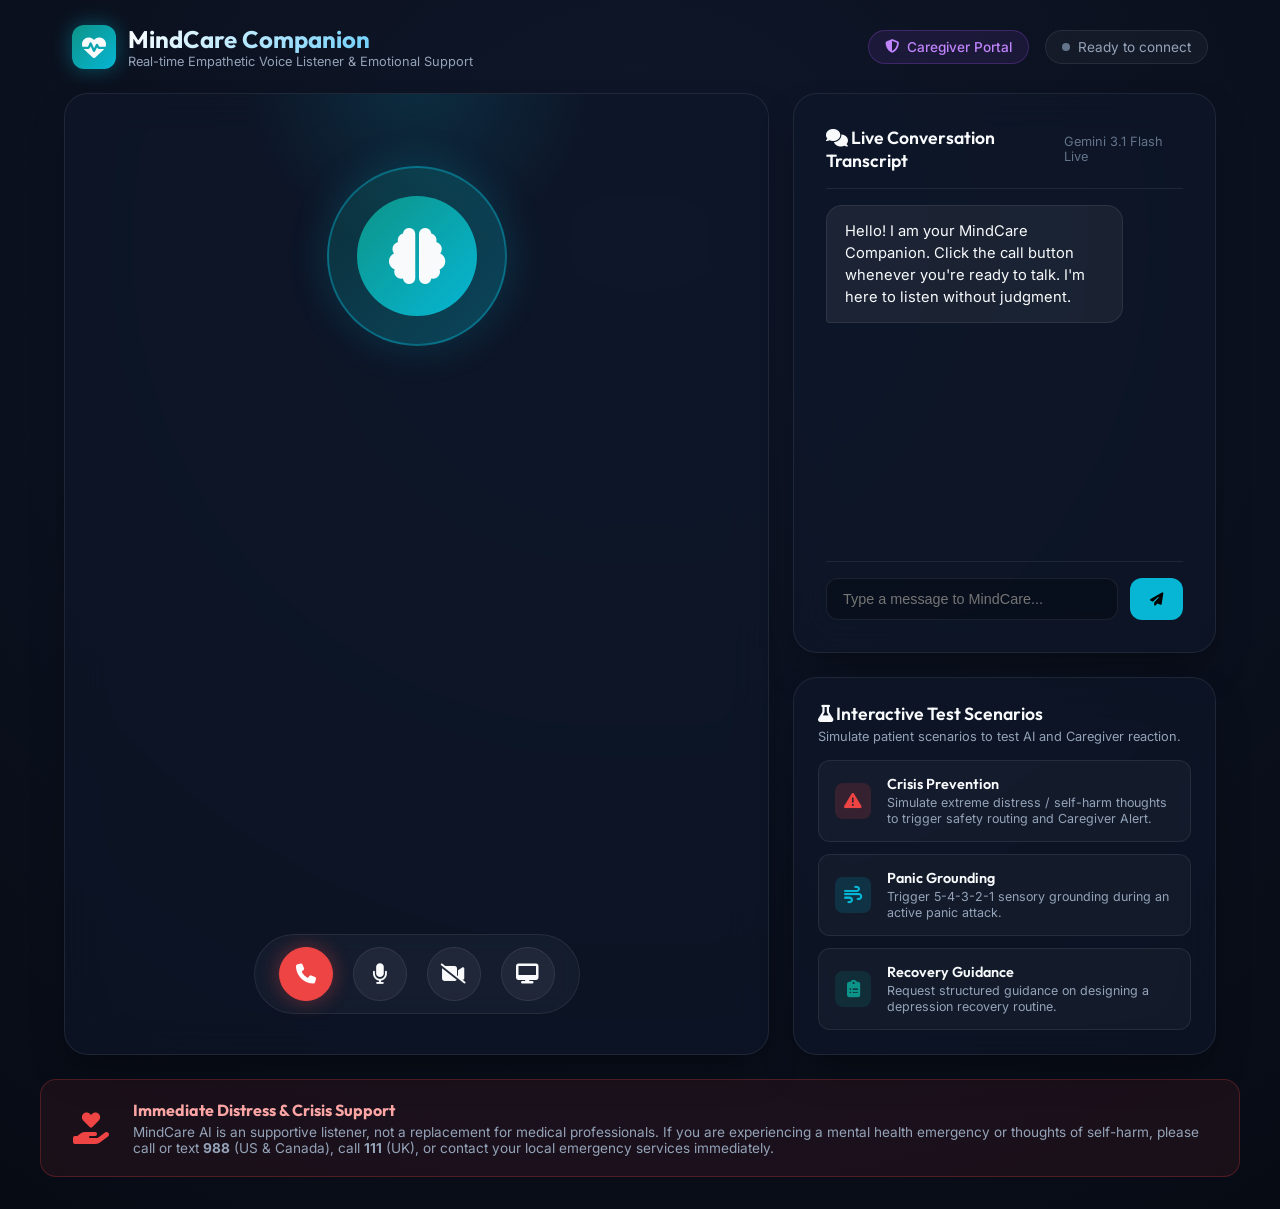
==== commit ada99b39: "Implement Gemini Live API with Vertex AI backend, remote Caregiver dashboard, crisis safety alerts, " ====
--- a/index.html
+++ b/index.html
@@ -1,248 +1,153 @@
 <!DOCTYPE html>
 <html lang="en">
 <head>
-  <meta charset="UTF-8">
-  <meta name="viewport" content="width=device-width, initial-scale=1.0">
-  <title>ResilienceAI - Multi-Modal GenAI Recovery Platform</title>
-  <meta name="description" content="Voice-first recovery platform featuring real-time Gemini AI voice calls.">
-  <link rel="stylesheet" href="src/styles/theme.css">
+  <meta charset="UTF-8" />
+  <meta name="viewport" content="width=device-width, initial-scale=1.0" />
+  <title>MindCare AI - Gemini Live Mental Health & Depression Support Companion</title>
+  <link rel="stylesheet" href="/src/styles/theme.css" />
+  <!-- FontAwesome Icons -->
+  <link rel="stylesheet" href="https://cdnjs.cloudflare.com/ajax/libs/font-awesome/6.4.0/css/all.min.css" />
 </head>
 <body>
 
-  <!-- Navigation Bar -->
-  <header class="navbar">
+  <!-- Header -->
+  <header>
     <div class="brand">
-      <div class="brand-icon">R</div>
-      <span class="brand-title">ResilienceAI</span>
+      <div class="brand-icon">
+        <i class="fa-solid fa-heart-pulse"></i>
+      </div>
+      <div>
+        <h1>MindCare Companion</h1>
+        <p>Real-time Empathetic Voice Listener & Emotional Support</p>
+      </div>
     </div>
 
-    <!-- Multi-Persona Selector -->
-    <div class="persona-selector">
-      <button class="persona-btn active" id="btn-patient" onclick="switchPersona('patient')">👤 Recoveree</button>
-      <button class="persona-btn" id="btn-caregiver" onclick="switchPersona('caregiver')">💙 Caregiver</button>
-      <button class="persona-btn" id="btn-therapist" onclick="switchPersona('therapist')">🩺 Therapist</button>
-      <button class="persona-btn" id="btn-emergency" onclick="switchPersona('emergency')">🚨 Emergency</button>
+    <div style="display: flex; align-items: center; gap: 1rem;">
+      <a href="/caregiver" target="_blank" class="caregiver-nav-link"><i class="fa-solid fa-shield-halved"></i> Caregiver Portal</a>
+      <div id="statusBadge" class="status-badge">
+        <span class="status-dot"></span>
+        <span id="statusText">Ready to connect</span>
+      </div>
     </div>
   </header>
 
-  <main class="container">
+  <!-- Main Application Grid -->
+  <main>
 
-    <!-- Emergency SOS Top Banner -->
-    <div class="sos-banner glass-panel">
-      <div>
-        <h3 style="font-family: var(--font-heading); color: #fff;">Need Immediate Crisis Support?</h3>
-        <p style="color: var(--text-muted); font-size: 0.9rem;">One-touch SOS notifies your sponsor, care team & local support.</p>
+    <!-- Call Stage Card -->
+    <section class="call-stage">
+      <div class="ambient-glow"></div>
+
+      <!-- Video Preview (Hidden until camera/screen toggled) -->
+      <div id="videoPreviewContainer" class="video-preview-container">
+        <video id="videoElement" autoplay muted playsinline></video>
       </div>
-      <button class="sos-btn" id="sosTriggerBtn" onclick="triggerSOS()">🚨 Emergency SOS</button>
-    </div>
 
-    <!-- Main Grid Content -->
-    <div class="main-grid">
+      <!-- AI Avatar Glow Animation -->
+      <div id="avatarContainer" class="avatar-container">
+        <div id="avatarGlow" class="avatar-glow">
+          <div class="avatar-core">
+            <i class="fa-solid fa-brain"></i>
+          </div>
+        </div>
+      </div>
 
-      <!-- Left Column: Voice Assistant & Primary View -->
-      <section id="patientView">
-        
-        <!-- Live AI Voice Call Banner -->
-        <div class="glass-panel" style="padding: 1.5rem; text-align: center; margin-bottom: 1.5rem; background: linear-gradient(135deg, rgba(99, 102, 241, 0.2), rgba(6, 182, 212, 0.15)); border: 1px solid var(--accent-cyan);">
-          <h2 style="font-family: var(--font-heading);">📞 Real-Time AI Voice Call</h2>
-          <p style="color: var(--text-muted); font-size: 0.9rem; margin-top: 0.25rem;">Continuous back-and-forth phone-style conversation with Gemini 2.5 AI.</p>
-          <button class="sos-btn" style="background: linear-gradient(135deg, var(--accent-emerald), var(--accent-cyan)); margin-top: 1rem; font-size: 1.1rem; padding: 0.85rem 2rem;" onclick="startVoiceCall()">
-            📞 Start Live Voice Call
-          </button>
+      <!-- Live Audio Waveform Canvas -->
+      <div class="visualizer-wrapper">
+        <canvas id="visualizerCanvas"></canvas>
+      </div>
+
+      <!-- Control Toolbar -->
+      <div class="control-toolbar">
+        <button id="btnCall" class="btn-circle danger" title="Start Call">
+          <i id="callIcon" class="fa-solid fa-phone"></i>
+        </button>
+
+        <button id="btnMic" class="btn-circle" title="Toggle Microphone" disabled>
+          <i id="micIcon" class="fa-solid fa-microphone"></i>
+        </button>
+
+        <button id="btnCam" class="btn-circle" title="Toggle Webcam" disabled>
+          <i id="camIcon" class="fa-solid fa-video-slash"></i>
+        </button>
+
+        <button id="btnScreen" class="btn-circle" title="Toggle Screen Share" disabled>
+          <i id="screenIcon" class="fa-solid fa-desktop"></i>
+        </button>
+      </div>
+    </section>
+
+    <!-- Column 2: Sidebar containing Live Conversation & Test Scenarios -->
+    <div class="sidebar-column">
+      <!-- Conversation & Transcript Card -->
+      <section class="transcript-card">
+        <div class="transcript-header">
+          <h3><i class="fa-solid fa-comments me-2"></i> Live Conversation Transcript</h3>
+          <span style="font-size: 0.8rem; color: var(--text-dim);">Gemini 3.1 Flash Live</span>
         </div>
 
-        <div class="hero-voice-card glass-panel">
-          <h2 style="font-family: var(--font-heading); font-size: 1.75rem;">Voice Recovery Companion</h2>
-          <p style="color: var(--text-muted); margin-top: 0.5rem;">Speak naturally. Connected to <strong>Google Cloud Vertex AI</strong> (<code>gemini-2.5-flash-native-audio</code>).</p>
-
-          <!-- Voice Mic Button -->
-          <button class="pulse-mic-btn" id="micBtn" onclick="toggleVoiceRecording()" title="Tap to speak">
-            🎙️
-          </button>
-          <p id="micStatusText" style="color: var(--text-dim); font-size: 0.875rem;">Tap mic to start hands-free conversation</p>
-
-          <!-- Real-Time Voice Transcript -->
-          <div class="transcript-display" id="transcriptDisplay">
-            <span style="color: var(--text-dim); font-style: italic;">"Listening for your voice..."</span>
-          </div>
-
-          <!-- Quick Action Speech Chips -->
-          <div class="quick-chips">
-            <button class="chip" onclick="simulateSpeech('I had a hard day at work and feel a strong craving')">"Feeling a strong craving"</button>
-            <button class="chip" onclick="simulateSpeech('I reached a new sobriety milestone today!')">"Log Sobriety Milestone"</button>
-            <button class="chip" onclick="simulateSpeech('Can you guide me through a breathing exercise?')">"Start Grounding Exercise"</button>
+        <!-- Live Chat Feed -->
+        <div id="chatFeed" class="chat-feed">
+          <div class="msg-bubble ai">
+            Hello! I am your MindCare Companion. Click the call button whenever you're ready to talk. I'm here to listen without judgment.
           </div>
         </div>
 
-        <!-- Multi-Agent AI Response Card -->
-        <div class="glass-panel" style="padding: 1.5rem; margin-top: 1.5rem;" id="aiResponseCard">
-          <div style="display: flex; justify-content: space-between; align-items: center;">
-            <span id="agentBadge" style="background: rgba(99, 102, 241, 0.2); color: var(--accent-cyan); padding: 0.3rem 0.8rem; border-radius: 20px; font-size: 0.8rem; font-weight: 600;">
-              🤖 Motivational Companion Agent
-            </span>
-            <span id="urgencyBadge" style="color: var(--accent-emerald); font-size: 0.85rem; font-weight: 600;">STATUS: SAFE</span>
+        <!-- Text Message Input -->
+        <div class="chat-input-bar">
+          <input id="textInput" type="text" placeholder="Type a message to MindCare..." disabled />
+          <button id="btnSendText" disabled><i class="fa-solid fa-paper-plane"></i></button>
+        </div>
+      </section>
+
+      <!-- Testing & Scenarios Card -->
+      <section class="scenarios-card">
+        <div class="scenarios-header">
+          <h3><i class="fa-solid fa-flask me-2"></i> Interactive Test Scenarios</h3>
+          <p>Simulate patient scenarios to test AI and Caregiver reaction.</p>
+        </div>
+        <div class="scenarios-list">
+          <div class="scenario-item crisis" onclick="triggerScenario('crisis')">
+            <div class="scenario-icon"><i class="fa-solid fa-triangle-exclamation"></i></div>
+            <div class="scenario-content">
+              <h5>Crisis Prevention</h5>
+              <p>Simulate extreme distress / self-harm thoughts to trigger safety routing and Caregiver Alert.</p>
+            </div>
           </div>
 
-          <p id="aiResponseText" style="font-size: 1.1rem; margin-top: 1rem; color: var(--text-main);">
-            Hello Alex! I am your AI recovery companion powered by Gemini. Tap "Start Live Voice Call" or use the mic to talk to me.
-          </p>
-
-          <button id="ttsPlayBtn" class="chip" style="margin-top: 1rem; background: var(--accent-primary); color: white;" onclick="speakAIResponse()">
-            🔊 Read Aloud (Voice Output)
-          </button>
-        </div>
-
-        <!-- Metrics Row -->
-        <div class="metrics-row">
-          <div class="metric-card glass-panel">
-            <div class="metric-label">Sobriety Streak</div>
-            <div class="metric-value" id="metricDaysSober">-- Days</div>
-            <small style="color: var(--text-dim); font-size: 0.75rem;">Started: <span id="metricStartDate">--</span></small>
-            <br>
-            <button class="chip" style="margin-top: 0.5rem; font-size: 0.75rem; padding: 0.3rem 0.6rem;" onclick="promptSetStartDate()">Change Start Date</button>
+          <div class="scenario-item recovery" onclick="triggerScenario('panic')">
+            <div class="scenario-icon"><i class="fa-solid fa-wind"></i></div>
+            <div class="scenario-content">
+              <h5>Panic Grounding</h5>
+              <p>Trigger 5-4-3-2-1 sensory grounding during an active panic attack.</p>
+            </div>
           </div>
 
-          <div class="metric-card glass-panel">
-            <div class="metric-label">Daily Check-ins</div>
-            <div class="metric-value" id="metricCheckinsCount" style="color: var(--accent-cyan);">--</div>
-            <button class="chip" style="margin-top: 0.5rem; font-size: 0.75rem; padding: 0.3rem 0.6rem; background: var(--accent-emerald); color: white;" onclick="openCheckinModal()">+ Log Check-in</button>
-          </div>
-
-          <div class="metric-card glass-panel">
-            <div class="metric-label">Avg Mood Rating</div>
-            <div class="metric-value" id="metricMoodAvg" style="color: var(--accent-amber);">-- / 10</div>
-            <small style="color: var(--text-dim); font-size: 0.75rem;">Triggers logged: <span id="metricTriggersCount">0</span></small>
+          <div class="scenario-item guidance" onclick="triggerScenario('guidance')">
+            <div class="scenario-icon"><i class="fa-solid fa-clipboard-list"></i></div>
+            <div class="scenario-content">
+              <h5>Recovery Guidance</h5>
+              <p>Request structured guidance on designing a depression recovery routine.</p>
+            </div>
           </div>
         </div>
       </section>
+    </div>
 
-      <!-- Alternate Persona Views -->
-      <section id="caregiverView" style="display: none;" class="glass-panel" style="padding: 1.5rem;">
-        <div style="display: flex; justify-content: space-between; align-items: center; margin-bottom: 1rem;">
-          <h2 style="font-family: var(--font-heading);">💙 Caregiver & Sponsor Portal</h2>
-          <button class="chip" style="background: var(--accent-primary); color: white;" onclick="promptCreateAlert()">+ Send Caregiver Alert</button>
-        </div>
-        <p style="color: var(--text-muted); font-size: 0.9rem; margin-bottom: 1rem;">Real-time recovery telemetry for patient (Alex R.)</p>
-        
-        <div id="caregiverAlertsList">
-          <div style="color: var(--text-dim); font-style: italic;">Loading live alerts...</div>
-        </div>
-      </section>
-
-      <section id="therapistView" style="display: none;" class="glass-panel" style="padding: 1.5rem;">
-        <h2 style="font-family: var(--font-heading);">🩺 Clinical Analytics Portal</h2>
-        <p style="color: var(--text-muted); font-size: 0.9rem; margin-bottom: 1rem;">Aggregate Patient Relapse Probability & Mood Trajectory</p>
-        <div class="metric-card glass-panel" style="margin-bottom: 1rem;">
-          <div class="metric-label">Patient Adherence Rate</div>
-          <div class="metric-value">96.4%</div>
-        </div>
-        <div class="metric-card glass-panel">
-          <div class="metric-label">Weekly Mood Trajectory</div>
-          <div class="metric-value" style="color: var(--accent-emerald);">STABLE (+1.8)</div>
-        </div>
-      </section>
-
-      <section id="emergencyView" style="display: none;" class="glass-panel" style="padding: 1.5rem;">
-        <h2 style="font-family: var(--font-heading); color: var(--accent-rose);">🚨 Emergency Dispatch Center</h2>
-        <p style="color: var(--text-muted); font-size: 0.9rem; margin-bottom: 1rem;">Active Crisis Telemetry & Rapid Dispatch Logs</p>
-        
-        <div id="emergencyDispatchList">
-          <div style="color: var(--text-dim); font-style: italic;">Loading active emergency logs...</div>
-        </div>
-      </section>
-
-      <!-- Right Column: Grounding Assistant -->
-      <aside>
-        <div class="glass-panel" style="padding: 1.5rem;">
-          <h3 style="font-family: var(--font-heading);">🌿 Craving Grounding Assistant</h3>
-          <p style="color: var(--text-muted); font-size: 0.85rem; margin-top: 0.25rem;">Somatic tools for acute urges.</p>
-
-          <div style="margin-top: 1.25rem;">
-            <button class="chip" style="width: 100%; text-align: center; margin-bottom: 0.75rem; background: var(--accent-primary);" onclick="openBreathingModal()">
-              🫁 4-7-8 Breathing Technique
-            </button>
-            <button class="chip" style="width: 100%; text-align: center; margin-bottom: 0.75rem;" onclick="simulateSpeech('I want to do a 5-4-3-2-1 sensory scan')">
-              👁️ 5-4-3-2-1 Sensory Grounding
-            </button>
-            <button class="chip" style="width: 100%; text-align: center;" onclick="triggerSOS()">
-              📞 Urgent Sponsor Escalation
-            </button>
-          </div>
-        </div>
-      </aside>
-    </div>
   </main>
 
-  <!-- Real-Time Voice Call Modal Overlay -->
-  <div class="modal-overlay" id="voiceCallModal">
-    <div style="text-align: center; width: 90%; max-width: 500px;" class="glass-panel" style="padding: 3rem 2rem;">
-      <div style="width: 100px; height: 100px; border-radius: 50%; background: linear-gradient(135deg, var(--accent-cyan), var(--accent-primary)); margin: 0 auto 1.5rem; display: flex; align-items: center; justify-content: center; font-size: 2.5rem; box-shadow: var(--shadow-glow); animation: pulse-ring 2s infinite;">
-        🤖
-      </div>
+  <!-- Crisis Helpline Safety Banner -->
+  <aside class="crisis-banner">
+    <div class="crisis-icon">
+      <i class="fa-solid fa-hand-holding-heart"></i>
+    </div>
+    <div class="crisis-text">
+      <h4>Immediate Distress & Crisis Support</h4>
+      <p>MindCare AI is an supportive listener, not a replacement for medical professionals. If you are experiencing a mental health emergency or thoughts of self-harm, please call or text <strong>988</strong> (US & Canada), call <strong>111</strong> (UK), or contact your local emergency services immediately.</p>
+    </div>
+  </aside>
 
-      <h2 style="font-family: var(--font-heading); color: #fff;">Gemini 2.5 AI Voice Call</h2>
-      <p id="callStatusText" style="color: var(--accent-cyan); font-weight: 600; margin-top: 0.5rem;">Connected • Hands-Free Listening</p>
-      
-      <div id="callTimer" style="font-family: var(--font-heading); font-size: 1.5rem; font-weight: 700; color: var(--text-muted); margin: 1rem 0;">00:00</div>
-
-      <div style="background: var(--bg-card); padding: 1rem; border-radius: 12px; font-size: 1rem; color: var(--text-main); min-height: 70px; display: flex; align-items: center; justify-content: center; border: 1px solid var(--border-glass);" id="callTranscriptText">
-        "Say anything... I am listening continuously."
-      </div>
-
-      <!-- Call Controls -->
-      <div style="display: flex; justify-content: center; gap: 1.5rem; margin-top: 2rem;">
-        <button class="pulse-mic-btn" id="callMuteBtn" style="width: 60px; height: 60px; font-size: 1.25rem; margin: 0;" onclick="toggleCallMute()">
-          🎙️
-        </button>
-        <button class="sos-btn" style="background: var(--accent-rose); width: 70px; height: 70px; border-radius: 50%; display: flex; align-items: center; justify-content: center; font-size: 1.75rem;" onclick="endVoiceCall()">
-          🔴
-        </button>
-      </div>
-    </div>
-  </div>
-
-  <!-- Interactive Daily Check-in Modal -->
-  <div class="modal-overlay" id="checkinModal">
-    <div style="width: 90%; max-width: 450px; text-align: left;" class="glass-panel" style="padding: 2rem;">
-      <h3 style="font-family: var(--font-heading);">Log Daily Recovery Check-in</h3>
-      <p style="color: var(--text-muted); font-size: 0.9rem; margin-top: 0.25rem;">How are you feeling today?</p>
-      
-      <div style="margin-top: 1.25rem;">
-        <label style="font-size: 0.85rem; color: var(--text-muted);">Mood Score (1 = Low, 10 = Great):</label>
-        <input type="range" id="checkinMoodInput" min="1" max="10" value="8" style="width: 100%; margin-top: 0.5rem;" oninput="document.getElementById('moodValueLabel').innerText = this.value">
-        <div style="text-align: right; font-weight: 700; color: var(--accent-cyan);" id="moodValueLabel">8</div>
-      </div>
-
-      <div style="margin-top: 1rem;">
-        <label style="font-size: 0.85rem; color: var(--text-muted);">Journal Notes / Reflections:</label>
-        <textarea id="checkinNotesInput" style="width: 100%; height: 80px; background: var(--bg-card); border: 1px solid var(--border-glass); border-radius: 8px; color: white; padding: 0.5rem; margin-top: 0.5rem;"></textarea>
-      </div>
-
-      <div style="margin-top: 1rem;">
-        <label><input type="checkbox" id="checkinTriggerCheck"> Experienced an intense craving/trigger today</label>
-      </div>
-
-      <div style="display: flex; gap: 0.5rem; margin-top: 1.5rem; justify-content: flex-end;">
-        <button class="chip" onclick="closeCheckinModal()">Cancel</button>
-        <button class="chip" style="background: var(--accent-emerald); color: white;" onclick="submitCheckin()">Save Check-in</button>
-      </div>
-    </div>
-  </div>
-
-  <!-- Interactive Somatic Breathing Modal -->
-  <div class="modal-overlay" id="breathingModal">
-    <div style="text-align: center; width: 90%; max-width: 450px;" class="glass-panel" style="padding: 2.5rem;">
-      <h2 style="font-family: var(--font-heading);">Deep Somatic Breathing</h2>
-      <p style="color: var(--text-muted); margin-top: 0.5rem;">Follow the expanding & contracting circle.</p>
-
-      <div class="breathing-circle" id="breathePhase">Inhale...</div>
-
-      <button class="chip" style="background: var(--accent-rose); color: white; padding: 0.75rem 1.5rem;" onclick="closeBreathingModal()">
-        Close Exercise
-      </button>
-    </div>
-  </div>
-
-  <script src="src/app.js"></script>
+  <!-- Application Logic -->
+  <script src="/src/app.js"></script>
 </body>
 </html>
--- a/src/styles/theme.css
+++ b/src/styles/theme.css
@@ -1,343 +1,876 @@
-@import url('https://fonts.googleapis.com/css2?family=Inter:wght@300;400;500;600;700&family=Outfit:wght@400;500;600;700;800&display=swap');
+@import url('https://fonts.googleapis.com/css2?family=Inter:wght@300;400;500;600;700&family=Outfit:wght@400;500;600;700&display=swap');
 
 :root {
-  --bg-primary: #0b0f19;
-  --bg-secondary: #111827;
-  --bg-glass: rgba(17, 24, 39, 0.75);
-  --bg-card: rgba(31, 41, 55, 0.6);
-  --border-glass: rgba(255, 255, 255, 0.08);
-  --border-glow: rgba(99, 102, 241, 0.3);
+  --bg-gradient: radial-gradient(circle at 50% 20%, #0f172a 0%, #070b14 100%);
+  --card-bg: rgba(15, 23, 42, 0.65);
+  --card-border: rgba(255, 255, 255, 0.08);
+  --glass-glow: rgba(6, 182, 212, 0.15);
   
-  --accent-primary: #6366f1;
-  --accent-primary-hover: #4f46e5;
-  --accent-cyan: #06b6d4;
-  --accent-emerald: #10b981;
-  --accent-rose: #f43f5e;
-  --accent-amber: #f59e0b;
-
-  --text-main: #f9fafb;
-  --text-muted: #9ca3af;
-  --text-dim: #6b7280;
-
-  --font-heading: 'Outfit', sans-serif;
-  --font-body: 'Inter', sans-serif;
+  --primary-teal: #0d9488;
+  --primary-cyan: #06b6d4;
+  --primary-sky: #38bdf8;
+  --accent-lavender: #a855f7;
   
-  --shadow-glow: 0 0 25px rgba(99, 102, 241, 0.25);
-  --shadow-sos: 0 0 35px rgba(244, 63, 94, 0.4);
+  --text-bright: #f8fafc;
+  --text-muted: #94a3b8;
+  --text-dim: #64748b;
+  
+  --danger-red: #ef4444;
+  --success-green: #10b981;
+  --warning-amber: #f59e0b;
+
+  --shadow-lg: 0 20px 40px -15px rgba(0, 0, 0, 0.5);
+  --radius-xl: 24px;
+  --radius-lg: 16px;
+  --radius-md: 12px;
 }
 
 * {
-  box-sizing: border-box;
   margin: 0;
   padding: 0;
+  box-sizing: border-box;
 }
 
 body {
-  background-color: var(--bg-primary);
-  color: var(--text-main);
-  font-family: var(--font-body);
+  font-family: 'Inter', system-ui, -apple-system, sans-serif;
+  background: var(--bg-gradient);
+  color: var(--text-bright);
   min-height: 100vh;
+  display: flex;
+  flex-direction: column;
+  align-items: center;
   overflow-x: hidden;
+}
+
+/* Header & Brand */
+header {
+  width: 100%;
+  max-width: 1200px;
+  padding: 1.5rem 2rem;
+  display: flex;
+  justify-content: space-between;
+  align-items: center;
+}
+
+.brand {
+  display: flex;
+  align-items: center;
+  gap: 0.75rem;
+}
+
+.brand-icon {
+  width: 44px;
+  height: 44px;
+  background: linear-gradient(135deg, var(--primary-teal), var(--primary-cyan));
+  border-radius: 12px;
+  display: flex;
+  align-items: center;
+  justify-content: center;
+  font-size: 1.5rem;
+  box-shadow: 0 0 20px rgba(6, 182, 212, 0.4);
+}
+
+.brand h1 {
+  font-family: 'Outfit', sans-serif;
+  font-size: 1.5rem;
+  font-weight: 700;
+  background: linear-gradient(135deg, #ffffff, var(--primary-sky));
+  -webkit-background-clip: text;
+  -webkit-text-fill-color: transparent;
+}
+
+.brand p {
+  font-size: 0.8rem;
+  color: var(--text-muted);
+}
+
+.caregiver-nav-link {
+  display: inline-flex;
+  align-items: center;
+  gap: 0.5rem;
+  padding: 0.5rem 1rem;
+  background: rgba(168, 85, 247, 0.1);
+  border: 1px solid rgba(168, 85, 247, 0.25);
+  border-radius: 100px;
+  font-size: 0.85rem;
+  color: #c084fc;
+  text-decoration: none;
+  font-weight: 500;
+  backdrop-filter: blur(10px);
+  transition: all 0.2s ease;
+}
+
+.caregiver-nav-link:hover {
+  background: rgba(168, 85, 247, 0.2);
+  border-color: rgba(168, 85, 247, 0.4);
+  transform: translateY(-1px);
+  color: #e9d5ff;
+  box-shadow: 0 0 15px rgba(168, 85, 247, 0.2);
+}
+
+.status-badge {
+  display: inline-flex;
+  align-items: center;
+  gap: 0.5rem;
+  padding: 0.5rem 1rem;
+  background: rgba(255, 255, 255, 0.04);
+  border: 1px solid var(--card-border);
+  border-radius: 100px;
+  font-size: 0.85rem;
+  color: var(--text-muted);
+  backdrop-filter: blur(10px);
+}
+
+.status-dot {
+  width: 8px;
+  height: 8px;
+  border-radius: 50%;
+  background: var(--text-dim);
+}
+
+.status-badge.connected .status-dot {
+  background: var(--success-green);
+  box-shadow: 0 0 10px var(--success-green);
+}
+
+.status-badge.speaking .status-dot {
+  background: var(--primary-cyan);
+  box-shadow: 0 0 12px var(--primary-cyan);
+  animation: pulse-ring 1.5s infinite;
+}
+
+@keyframes pulse-ring {
+  0% { transform: scale(0.95); opacity: 0.8; }
+  50% { transform: scale(1.3); opacity: 1; }
+  100% { transform: scale(0.95); opacity: 0.8; }
+}
+
+/* Main Container */
+main {
+  width: 100%;
+  max-width: 1200px; /* Reset max-width to fit 2 columns perfectly */
+  padding: 0 1.5rem 1.5rem 1.5rem;
+  display: grid;
+  grid-template-columns: 1.25fr 0.75fr;
+  gap: 1.5rem;
+  flex: 1;
+}
+
+@media (max-width: 900px) {
+  main {
+    grid-template-columns: 1fr;
+  }
+}
+
+/* Call Stage Card */
+.call-stage {
+  background: var(--card-bg);
+  border: 1px solid var(--card-border);
+  border-radius: var(--radius-xl);
+  backdrop-filter: blur(20px);
+  padding: 2.5rem;
+  display: flex;
+  flex-direction: column;
+  align-items: center;
+  justify-content: space-between;
+  box-shadow: var(--shadow-lg);
+  position: relative;
+  overflow: hidden;
+}
+
+.ambient-glow {
+  position: absolute;
+  top: -20%;
+  left: 50%;
+  transform: translateX(-50%);
+  width: 350px;
+  height: 350px;
+  background: radial-gradient(circle, var(--glass-glow) 0%, transparent 70%);
+  pointer-events: none;
+}
+
+.avatar-container {
+  position: relative;
+  margin: 2rem 0;
+  display: flex;
+  align-items: center;
+  justify-content: center;
+}
+
+.avatar-glow {
+  width: 180px;
+  height: 180px;
+  border-radius: 50%;
+  background: linear-gradient(135deg, rgba(13, 148, 136, 0.2), rgba(6, 182, 212, 0.3));
+  display: flex;
+  align-items: center;
+  justify-content: center;
+  border: 2px solid rgba(6, 182, 212, 0.4);
+  box-shadow: 0 0 40px rgba(6, 182, 212, 0.2);
+  transition: all 0.3s ease;
+}
+
+.avatar-glow.active {
+  box-shadow: 0 0 60px rgba(6, 182, 212, 0.6);
+  border-color: var(--primary-sky);
+  animation: pulse-avatar 2s infinite alternate;
+}
+
+@keyframes pulse-avatar {
+  0% { transform: scale(1); }
+  100% { transform: scale(1.05); }
+}
+
+.avatar-core {
+  width: 120px;
+  height: 120px;
+  border-radius: 50%;
+  background: linear-gradient(135deg, var(--primary-teal), var(--primary-cyan));
+  display: flex;
+  align-items: center;
+  justify-content: center;
+  font-size: 3.5rem;
+}
+
+/* Video Preview */
+.video-preview-container {
+  width: 100%;
+  max-width: 380px;
+  height: 200px;
+  border-radius: var(--radius-lg);
+  overflow: hidden;
+  background: #000;
+  border: 1px solid var(--card-border);
+  display: none;
+  margin-bottom: 1rem;
+}
+
+.video-preview-container.active {
+  display: block;
+}
+
+video {
+  width: 100%;
+  height: 100%;
+  object-fit: cover;
+}
+
+/* Audio Visualizer Canvas */
+.visualizer-wrapper {
+  width: 100%;
+  height: 90px;
+  margin: 1.5rem 0;
+  display: flex;
+  align-items: center;
+  justify-content: center;
+}
+
+canvas#visualizerCanvas {
+  width: 100%;
+  height: 100%;
+}
+
+/* Control Toolbar */
+.control-toolbar {
+  display: flex;
+  gap: 1.25rem;
+  align-items: center;
+  justify-content: center;
+  padding: 0.75rem 1.5rem;
+  background: rgba(255, 255, 255, 0.03);
+  border: 1px solid var(--card-border);
+  border-radius: 100px;
+  backdrop-filter: blur(10px);
+}
+
+.btn-circle {
+  width: 54px;
+  height: 54px;
+  border-radius: 50%;
+  border: 1px solid var(--card-border);
+  background: rgba(255, 255, 255, 0.05);
+  color: var(--text-bright);
+  font-size: 1.25rem;
+  display: flex;
+  align-items: center;
+  justify-content: center;
+  cursor: pointer;
+  transition: all 0.2s ease;
+}
+
+.btn-circle:hover {
+  background: rgba(255, 255, 255, 0.12);
+  transform: translateY(-2px);
+}
+
+.btn-circle.active {
+  background: var(--primary-cyan);
+  color: #000;
+  border-color: var(--primary-sky);
+  box-shadow: 0 0 20px rgba(6, 182, 212, 0.4);
+}
+
+.btn-circle.danger {
+  background: var(--danger-red);
+  color: #fff;
+  border-color: var(--danger-red);
+  box-shadow: 0 0 20px rgba(239, 68, 68, 0.4);
+}
+
+.btn-circle.danger:hover {
+  background: #dc2626;
+}
+
+/* Transcript & Chat Column */
+.transcript-card {
+  background: var(--card-bg);
+  border: 1px solid var(--card-border);
+  border-radius: var(--radius-xl);
+  backdrop-filter: blur(20px);
+  padding: 2rem;
+  display: flex;
+  flex-direction: column;
+  height: 560px;
+  box-shadow: var(--shadow-lg);
+}
+
+.transcript-header {
+  display: flex;
+  justify-content: space-between;
+  align-items: center;
+  padding-bottom: 1rem;
+  border-bottom: 1px solid var(--card-border);
+  margin-bottom: 1rem;
+}
+
+.transcript-header h3 {
+  font-family: 'Outfit', sans-serif;
+  font-size: 1.1rem;
+  font-weight: 600;
+  color: var(--text-bright);
+}
+
+.chat-feed {
+  flex: 1;
+  overflow-y: auto;
+  display: flex;
+  flex-direction: column;
+  gap: 1rem;
+  padding-right: 0.5rem;
+}
+
+/* Scrollbar Styling */
+.chat-feed::-webkit-scrollbar {
+  width: 6px;
+}
+
+.chat-feed::-webkit-scrollbar-thumb {
+  background: rgba(255, 255, 255, 0.1);
+  border-radius: 10px;
+}
+
+.msg-bubble {
+  max-width: 85%;
+  padding: 0.85rem 1.15rem;
+  border-radius: var(--radius-lg);
+  font-size: 0.92rem;
   line-height: 1.5;
 }
 
-/* Glassmorphism containers */
-.glass-panel {
-  background: var(--bg-glass);
-  backdrop-filter: blur(16px);
-  -webkit-backdrop-filter: blur(16px);
-  border: 1px solid var(--border-glass);
-  border-radius: 16px;
-  box-shadow: 0 8px 32px 0 rgba(0, 0, 0, 0.37);
-}
-
-/* Header Navbar */
-.navbar {
-  display: flex;
-  justify-content: space-between;
-  align-items: center;
-  padding: 1rem 2rem;
-  border-bottom: 1px solid var(--border-glass);
-  position: sticky;
-  top: 0;
-  z-index: 100;
-  background: rgba(11, 15, 25, 0.85);
-  backdrop-filter: blur(12px);
-}
-
-.brand {
-  display: flex;
-  align-items: center;
+.msg-bubble.user {
+  align-self: flex-end;
+  background: linear-gradient(135deg, var(--primary-teal), var(--primary-cyan));
+  color: #000;
+  font-weight: 500;
+  border-bottom-right-radius: 4px;
+}
+
+.msg-bubble.ai {
+  align-self: flex-start;
+  background: rgba(255, 255, 255, 0.06);
+  border: 1px solid var(--card-border);
+  color: var(--text-bright);
+  border-bottom-left-radius: 4px;
+}
+
+.chat-input-bar {
+  display: flex;
   gap: 0.75rem;
-}
-
-.brand-icon {
+  margin-top: 1rem;
+  padding-top: 1rem;
+  border-top: 1px solid var(--card-border);
+}
+
+.chat-input-bar input {
+  flex: 1;
+  background: rgba(0, 0, 0, 0.25);
+  border: 1px solid var(--card-border);
+  border-radius: var(--radius-md);
+  padding: 0.75rem 1rem;
+  color: var(--text-bright);
+  font-size: 0.9rem;
+  outline: none;
+  transition: border-color 0.2s;
+}
+
+.chat-input-bar input:focus {
+  border-color: var(--primary-cyan);
+}
+
+.chat-input-bar button {
+  background: var(--primary-cyan);
+  border: none;
+  border-radius: var(--radius-md);
+  padding: 0.75rem 1.25rem;
+  color: #000;
+  font-weight: 600;
+  cursor: pointer;
+  transition: background 0.2s;
+}
+
+.chat-input-bar button:hover {
+  background: var(--primary-sky);
+}
+
+/* Crisis Resources Banner */
+.crisis-banner {
+  width: 100%;
+  max-width: 1200px;
+  margin: 0 2rem 2rem 2rem;
+  padding: 1.25rem 2rem;
+  background: rgba(239, 68, 68, 0.08);
+  border: 1px solid rgba(239, 68, 68, 0.25);
+  border-radius: var(--radius-lg);
+  display: flex;
+  align-items: center;
+  gap: 1.5rem;
+}
+
+.crisis-icon {
+  font-size: 2rem;
+  color: var(--danger-red);
+}
+
+.crisis-text h4 {
+  font-family: 'Outfit', sans-serif;
+  font-size: 1rem;
+  color: #fca5a5;
+  margin-bottom: 0.25rem;
+}
+
+.crisis-text p {
+  font-size: 0.85rem;
+  color: var(--text-muted);
+}
+
+/* Sidebar Column Layout */
+.sidebar-column {
+  display: flex;
+  flex-direction: column;
+  gap: 1.5rem;
+}
+
+/* Scenarios Card */
+.scenarios-card {
+  background: var(--card-bg);
+  border: 1px solid var(--card-border);
+  border-radius: var(--radius-xl);
+  backdrop-filter: blur(20px);
+  padding: 1.5rem;
+  box-shadow: var(--shadow-lg);
+}
+
+.scenarios-header {
+  margin-bottom: 1rem;
+}
+
+.scenarios-header h3 {
+  font-family: 'Outfit', sans-serif;
+  font-size: 1.1rem;
+  font-weight: 600;
+  color: var(--text-bright);
+  margin-bottom: 0.25rem;
+}
+
+.scenarios-header p {
+  font-size: 0.8rem;
+  color: var(--text-muted);
+}
+
+.scenarios-list {
+  display: flex;
+  flex-direction: column;
+  gap: 0.75rem;
+}
+
+.scenario-item {
+  display: flex;
+  align-items: center;
+  gap: 1rem;
+  padding: 0.85rem 1rem;
+  background: rgba(255, 255, 255, 0.03);
+  border: 1px solid var(--card-border);
+  border-radius: var(--radius-md);
+  cursor: pointer;
+  transition: all 0.2s ease;
+}
+
+.scenario-item:hover {
+  background: rgba(255, 255, 255, 0.07);
+  transform: translateY(-2px);
+  box-shadow: 0 4px 12px rgba(0, 0, 0, 0.2);
+}
+
+.scenario-item.crisis:hover {
+  border-color: rgba(239, 68, 68, 0.4);
+}
+
+.scenario-item.recovery:hover {
+  border-color: rgba(6, 182, 212, 0.4);
+}
+
+.scenario-item.guidance:hover {
+  border-color: rgba(13, 148, 136, 0.4);
+}
+
+.scenario-icon {
   width: 36px;
   height: 36px;
-  background: linear-gradient(135deg, var(--accent-cyan), var(--accent-primary));
-  border-radius: 10px;
+  border-radius: 8px;
   display: flex;
   align-items: center;
   justify-content: center;
-  font-weight: 800;
-  font-family: var(--font-heading);
-  color: #fff;
-  box-shadow: var(--shadow-glow);
-}
-
-.brand-title {
-  font-family: var(--font-heading);
-  font-size: 1.25rem;
-  font-weight: 700;
-  background: linear-gradient(to right, #fff, var(--text-muted));
-  -webkit-background-clip: text;
-  -webkit-text-fill-color: transparent;
-}
-
-.persona-selector {
-  display: flex;
-  align-items: center;
-  gap: 0.5rem;
-  background: var(--bg-card);
-  padding: 0.25rem 0.5rem;
-  border-radius: 12px;
-  border: 1px solid var(--border-glass);
-}
-
-.persona-btn {
-  background: transparent;
-  border: none;
+  font-size: 1.1rem;
+  flex-shrink: 0;
+}
+
+.crisis .scenario-icon {
+  background: rgba(239, 68, 68, 0.15);
+  color: var(--danger-red);
+}
+
+.recovery .scenario-icon {
+  background: rgba(6, 182, 212, 0.15);
+  color: var(--primary-cyan);
+}
+
+.guidance .scenario-icon {
+  background: rgba(13, 148, 136, 0.15);
+  color: var(--primary-teal);
+}
+
+.scenario-content h5 {
+  font-family: 'Outfit', sans-serif;
+  font-size: 0.9rem;
+  font-weight: 600;
+  color: var(--text-bright);
+  margin-bottom: 0.15rem;
+}
+
+.scenario-content p {
+  font-size: 0.78rem;
   color: var(--text-muted);
-  padding: 0.5rem 1rem;
-  border-radius: 8px;
-  font-size: 0.875rem;
-  font-weight: 500;
-  cursor: pointer;
-  transition: all 0.2s ease;
-}
-
-.persona-btn.active {
-  background: var(--accent-primary);
-  color: #fff;
-  box-shadow: var(--shadow-glow);
-}
-
-/* Layout Grid */
-.container {
-  max-width: 1280px;
-  margin: 2rem auto;
-  padding: 0 1.5rem;
-}
-
-.main-grid {
+  line-height: 1.3;
+}
+
+/* Caregiver Dashboard Column Layout */
+.caregiver-column {
+  display: flex;
+  flex-direction: column;
+  gap: 1.5rem;
+}
+
+/* Caregiver Card */
+.caregiver-card {
+  position: relative; /* Context for absolute emergency overlay */
+  background: var(--card-bg);
+  border: 1px solid var(--card-border);
+  border-radius: var(--radius-xl);
+  backdrop-filter: blur(20px);
+  padding: 1.5rem;
+  box-shadow: var(--shadow-lg);
+  overflow: hidden;
+  height: 290px;
+  display: flex;
+  flex-direction: column;
+}
+
+.caregiver-header {
+  display: flex;
+  justify-content: space-between;
+  align-items: center;
+  margin-bottom: 1rem;
+  padding-bottom: 0.75rem;
+  border-bottom: 1px solid var(--card-border);
+}
+
+.caregiver-header h3 {
+  font-family: 'Outfit', sans-serif;
+  font-size: 1.05rem;
+  font-weight: 600;
+  color: var(--text-bright);
+}
+
+.caregiver-badge {
+  font-size: 0.75rem;
+  padding: 0.25rem 0.6rem;
+  background: rgba(255, 255, 255, 0.05);
+  border: 1px solid var(--card-border);
+  border-radius: 100px;
+  color: var(--text-muted);
+}
+
+.caregiver-badge.active {
+  color: var(--primary-cyan);
+  border-color: rgba(6, 182, 212, 0.3);
+  background: rgba(6, 182, 212, 0.05);
+}
+
+/* Vitals Container */
+.patient-vitals-container {
   display: grid;
-  grid-template-columns: 1fr 340px;
-  gap: 1.5rem;
-}
-
-@media (max-width: 968px) {
-  .main-grid {
-    grid-template-columns: 1fr;
-  }
-}
-
-/* Hero Voice Controller Section */
-.hero-voice-card {
-  padding: 2.5rem;
-  text-align: center;
-  position: relative;
-  overflow: hidden;
-}
-
-.hero-voice-card::before {
-  content: '';
-  position: absolute;
-  top: -50%;
-  left: 50%;
-  transform: translateX(-50%);
-  width: 300px;
-  height: 300px;
-  background: radial-gradient(circle, rgba(99, 102, 241, 0.15) 0%, transparent 70%);
-  pointer-events: none;
-}
-
-.pulse-mic-btn {
-  width: 110px;
-  height: 110px;
-  border-radius: 50%;
-  background: linear-gradient(135deg, var(--accent-primary), var(--accent-cyan));
-  border: 3px solid rgba(255, 255, 255, 0.2);
-  color: white;
-  font-size: 2.25rem;
-  display: flex;
-  align-items: center;
-  justify-content: center;
-  margin: 1.5rem auto;
-  cursor: pointer;
-  box-shadow: 0 0 35px rgba(99, 102, 241, 0.4);
-  transition: all 0.3s cubic-bezier(0.4, 0, 0.2, 1);
-}
-
-.pulse-mic-btn:hover {
-  transform: scale(1.06);
-  box-shadow: 0 0 50px rgba(99, 102, 241, 0.7);
-}
-
-.pulse-mic-btn.listening {
-  animation: pulse-ring 1.5s infinite;
-  background: linear-gradient(135deg, var(--accent-rose), var(--accent-amber));
-  box-shadow: var(--shadow-sos);
-}
-
-@keyframes pulse-ring {
-  0% {
-    box-shadow: 0 0 0 0 rgba(244, 63, 94, 0.6);
-  }
-  70% {
-    box-shadow: 0 0 0 25px rgba(244, 63, 94, 0);
-  }
-  100% {
-    box-shadow: 0 0 0 0 rgba(244, 63, 94, 0);
-  }
-}
-
-.transcript-display {
-  background: var(--bg-card);
-  border: 1px solid var(--border-glass);
-  padding: 1.25rem;
-  border-radius: 12px;
-  min-height: 80px;
-  font-size: 1.1rem;
-  color: var(--text-main);
-  margin-top: 1.5rem;
-  display: flex;
-  align-items: center;
-  justify-content: center;
-}
-
-/* Quick Action Chips */
-.quick-chips {
-  display: flex;
+  grid-template-columns: 1fr 1fr 1fr;
   gap: 0.75rem;
-  justify-content: center;
-  flex-wrap: wrap;
-  margin-top: 1.5rem;
-}
-
-.chip {
-  background: rgba(255, 255, 255, 0.05);
-  border: 1px solid var(--border-glass);
-  padding: 0.6rem 1.2rem;
-  border-radius: 30px;
-  font-size: 0.875rem;
-  color: var(--text-muted);
-  cursor: pointer;
-  transition: all 0.2s ease;
-}
-
-.chip:hover {
-  background: rgba(99, 102, 241, 0.2);
-  color: #fff;
-  border-color: var(--accent-primary);
-}
-
-/* Metrics Cards Grid */
-.metrics-row {
-  display: grid;
-  grid-template-columns: repeat(auto-fit, minmax(200px, 1fr));
-  gap: 1rem;
-  margin-top: 1.5rem;
-}
-
-.metric-card {
-  padding: 1.25rem;
-  text-align: left;
-}
-
-.metric-value {
-  font-family: var(--font-heading);
-  font-size: 2rem;
-  font-weight: 700;
-  color: var(--accent-cyan);
-  margin-top: 0.25rem;
-}
-
-.metric-label {
-  font-size: 0.85rem;
+  margin-bottom: 1rem;
+}
+
+.vital-item {
+  background: rgba(0, 0, 0, 0.2);
+  border: 1px solid var(--card-border);
+  border-radius: var(--radius-md);
+  padding: 0.5rem 0.75rem;
+  display: flex;
+  flex-direction: column;
+  gap: 0.25rem;
+}
+
+.vital-label {
+  font-size: 0.7rem;
   color: var(--text-muted);
   text-transform: uppercase;
-  letter-spacing: 0.05em;
-}
-
-/* Crisis Panic Button */
-.sos-banner {
-  background: linear-gradient(135deg, rgba(244, 63, 94, 0.2), rgba(17, 24, 39, 0.8));
-  border: 1px solid rgba(244, 63, 94, 0.4);
-  padding: 1.5rem;
-  border-radius: 16px;
-  display: flex;
-  align-items: center;
-  justify-content: space-between;
-  margin-bottom: 1.5rem;
-}
-
-.sos-btn {
-  background: var(--accent-rose);
-  color: white;
-  border: none;
-  padding: 0.85rem 1.75rem;
-  border-radius: 12px;
-  font-weight: 700;
-  font-size: 1rem;
-  cursor: pointer;
-  box-shadow: var(--shadow-sos);
-  transition: transform 0.2s ease;
-}
-
-.sos-btn:hover {
-  transform: scale(1.05);
-}
-
-/* Breathing & De-escalation Modal Overlay */
-.modal-overlay {
-  position: fixed;
+  letter-spacing: 0.5px;
+}
+
+.vital-val {
+  font-family: 'Outfit', sans-serif;
+  font-size: 0.95rem;
+  font-weight: 600;
+  color: var(--text-bright);
+  display: flex;
+  align-items: center;
+  gap: 0.35rem;
+}
+
+.vital-val.stable {
+  color: var(--success-green);
+}
+
+.vital-val.critical {
+  color: var(--danger-red);
+}
+
+/* Pulsing Animations */
+.pulse-slow {
+  animation: heartbeat 1.4s infinite ease-in-out;
+}
+
+.pulse-fast {
+  animation: heartbeat-rapid 0.5s infinite ease-in-out;
+}
+
+@keyframes heartbeat {
+  0%, 100% { transform: scale(1); }
+  25% { transform: scale(1.15); }
+  40% { transform: scale(1.05); }
+  60% { transform: scale(1.2); }
+}
+
+@keyframes heartbeat-rapid {
+  0%, 100% { transform: scale(1); color: var(--danger-red); }
+  50% { transform: scale(1.4); color: #ff8888; text-shadow: 0 0 10px var(--danger-red); }
+}
+
+/* Alerts Notifications Log */
+.alerts-log-container {
+  flex: 1;
+  display: flex;
+  flex-direction: column;
+  min-height: 0;
+}
+
+.alerts-log-container h4 {
+  font-size: 0.8rem;
+  color: var(--text-dim);
+  text-transform: uppercase;
+  letter-spacing: 0.5px;
+  margin-bottom: 0.5rem;
+}
+
+.alerts-log {
+  flex: 1;
+  overflow-y: auto;
+  background: rgba(0, 0, 0, 0.15);
+  border: 1px solid var(--card-border);
+  border-radius: var(--radius-md);
+  padding: 0.5rem;
+  display: flex;
+  flex-direction: column;
+  gap: 0.5rem;
+}
+
+.alerts-log::-webkit-scrollbar {
+  width: 4px;
+}
+
+.alerts-log::-webkit-scrollbar-thumb {
+  background: rgba(255, 255, 255, 0.08);
+  border-radius: 4px;
+}
+
+.alert-log-item {
+  font-size: 0.78rem;
+  line-height: 1.3;
+  padding: 0.35rem 0.5rem;
+  border-radius: 4px;
+  border-left: 2px solid var(--text-dim);
+  background: rgba(255, 255, 255, 0.01);
+  display: flex;
+  flex-direction: column;
+}
+
+.alert-log-item.info {
+  border-left-color: var(--primary-cyan);
+}
+
+.alert-log-item.warning {
+  border-left-color: var(--warning-amber);
+  background: rgba(245, 158, 11, 0.03);
+}
+
+.alert-log-item.critical {
+  border-left-color: var(--danger-red);
+  background: rgba(239, 68, 68, 0.05);
+}
+
+.log-time {
+  font-size: 0.65rem;
+  color: var(--text-dim);
+  margin-bottom: 0.1rem;
+}
+
+.log-msg {
+  color: var(--text-bright);
+}
+
+.alert-log-item.critical .log-msg {
+  color: #fca5a5;
+  font-weight: 500;
+}
+
+/* Emergency Overlay */
+.emergency-overlay {
+  position: absolute;
   top: 0;
   left: 0;
-  right: 0;
-  bottom: 0;
-  background: rgba(0, 0, 0, 0.85);
+  width: 100%;
+  height: 100%;
+  background: rgba(15, 23, 42, 0.85);
   backdrop-filter: blur(12px);
   display: flex;
   align-items: center;
   justify-content: center;
-  z-index: 1000;
   opacity: 0;
   pointer-events: none;
   transition: opacity 0.3s ease;
-}
-
-.modal-overlay.active {
+  z-index: 10;
+}
+
+.emergency-overlay.active {
   opacity: 1;
   pointer-events: auto;
 }
 
-.breathing-circle {
-  width: 180px;
-  height: 180px;
-  border-radius: 50%;
-  background: radial-gradient(circle, var(--accent-cyan), var(--accent-primary));
-  display: flex;
-  align-items: center;
-  justify-content: center;
-  color: white;
-  font-size: 1.5rem;
+.emergency-box {
+  background: linear-gradient(135deg, #1e1b4b 0%, #311010 100%);
+  border: 2px solid var(--danger-red);
+  border-radius: var(--radius-lg);
+  padding: 1.5rem;
+  width: 90%;
+  text-align: center;
+  box-shadow: 0 10px 30px rgba(239, 68, 68, 0.25);
+  transform: scale(0.9);
+  transition: transform 0.3s cubic-bezier(0.34, 1.56, 0.64, 1);
+}
+
+.emergency-overlay.active .emergency-box {
+  transform: scale(1);
+}
+
+.emergency-icon {
+  font-size: 2.2rem;
+  color: var(--danger-red);
+  margin-bottom: 0.75rem;
+}
+
+.emergency-box h4 {
+  font-family: 'Outfit', sans-serif;
+  font-size: 1.15rem;
   font-weight: 700;
-  margin: 2rem auto;
-  animation: breathe 8s infinite ease-in-out;
-  box-shadow: 0 0 60px rgba(6, 182, 212, 0.6);
-}
-
-@keyframes breathe {
-  0%, 100% { transform: scale(1); }
-  50% { transform: scale(1.4); }
-}
+  color: #fca5a5;
+  letter-spacing: 1px;
+  margin-bottom: 0.5rem;
+}
+
+.emergency-box p {
+  font-size: 0.8rem;
+  color: var(--text-muted);
+  line-height: 1.4;
+  margin-bottom: 1.25rem;
+}
+
+.emergency-actions {
+  display: flex;
+  flex-direction: column;
+  gap: 0.5rem;
+}
+
+.btn-emergency {
+  border: none;
+  border-radius: var(--radius-md);
+  padding: 0.6rem;
+  font-size: 0.82rem;
+  font-weight: 600;
+  cursor: pointer;
+  transition: all 0.2s;
+}
+
+.btn-emergency.call {
+  background: var(--primary-cyan);
+  color: #000;
+}
+
+.btn-emergency.call:hover {
+  background: var(--primary-sky);
+}
+
+.btn-emergency.dispatch {
+  background: var(--danger-red);
+  color: #fff;
+}
+
+.btn-emergency.dispatch:hover {
+  background: #dc2626;
+}
+
+.btn-emergency.dismiss {
+  background: rgba(255, 255, 255, 0.08);
+  border: 1px solid var(--card-border);
+  color: var(--text-muted);
+}
+
+.btn-emergency.dismiss:hover {
+  background: rgba(255, 255, 255, 0.15);
+  color: var(--text-bright);
+}
+
+
